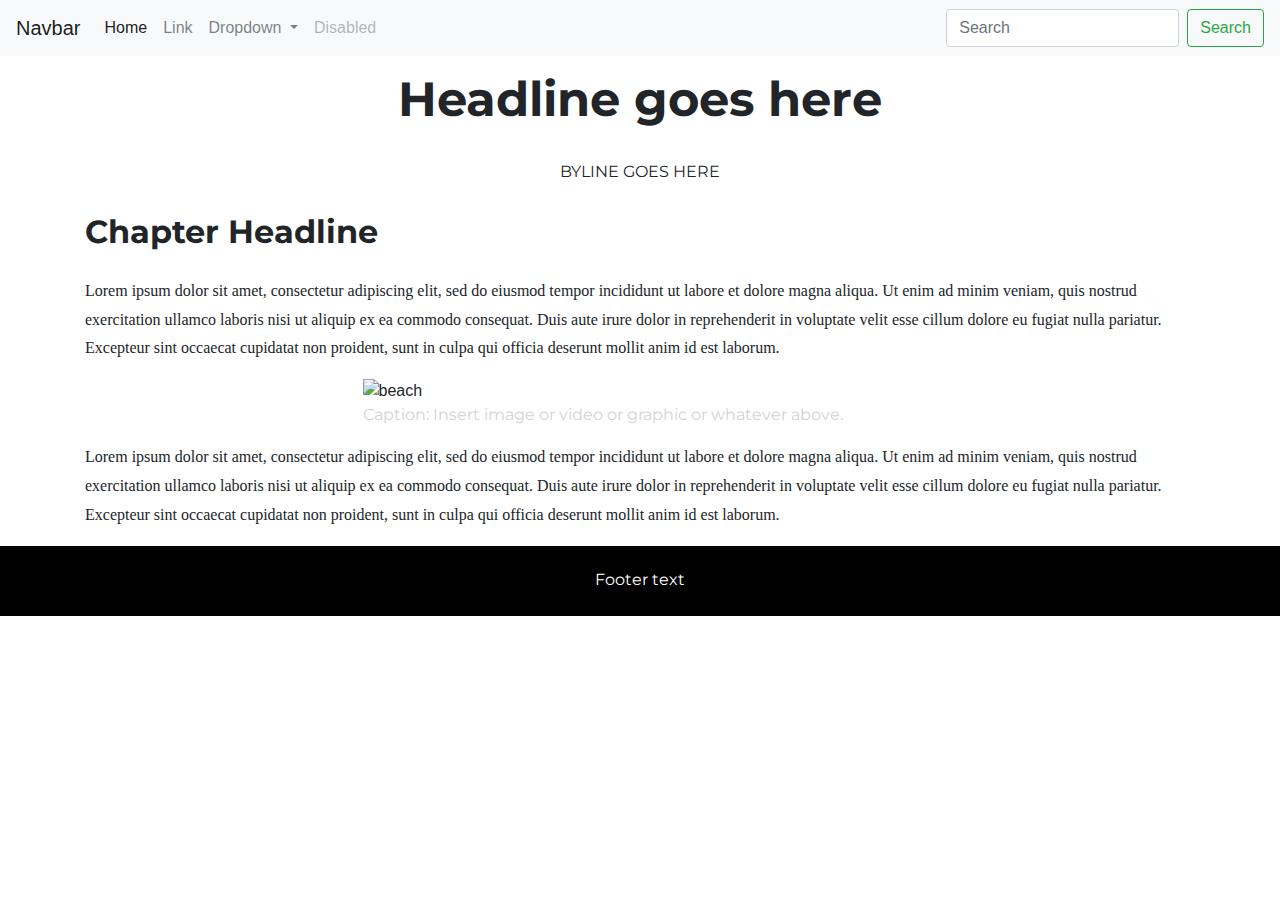
==== final-project/index.html @ 975aa7af "final project" ====
<!doctype html>

<html lang="en">
<head>
  <meta charset="utf-8">
  <meta name="viewport" content="width=device-width, initial-scale=1, shrink-to-fit=no">

  <title>HTML Frame</title>
  <meta name="description" content="Merrill College of Journalism, UMD">
  <meta name="author" content="Adam Marton">

  <!-- Bootstrap CSS -->
  <link rel="stylesheet" href="https://stackpath.bootstrapcdn.com/bootstrap/4.4.1/css/bootstrap.min.css" integrity="sha384-Vkoo8x4CGsO3+Hhxv8T/Q5PaXtkKtu6ug5TOeNV6gBiFeWPGFN9MuhOf23Q9Ifjh" crossorigin="anonymous">

  <!--my stylesheet-->
  <link rel="stylesheet" type="text/css" href="style.css">

  <!--google fonts-->
  <link href="https://fonts.googleapis.com/css2?family=Montserrat:wght@400;700&display=swap" rel="stylesheet">

</head>
<body>

  <!-- NavBar -->
  <nav class="navbar navbar-expand-lg navbar-light bg-light">
    <a class="navbar-brand" href="#">Navbar</a>
    <button class="navbar-toggler" type="button" data-toggle="collapse" data-target="#navbarSupportedContent" aria-controls="navbarSupportedContent" aria-expanded="false" aria-label="Toggle navigation">
      <span class="navbar-toggler-icon"></span>
    </button>

    <div class="collapse navbar-collapse" id="navbarSupportedContent">
      <ul class="navbar-nav mr-auto">
        <li class="nav-item active">
          <a class="nav-link" href="#">Home <span class="sr-only">(current)</span></a>
        </li>
        <li class="nav-item">
          <a class="nav-link" href="#">Link</a>
        </li>
        <li class="nav-item dropdown">
          <a class="nav-link dropdown-toggle" href="#" id="navbarDropdown" role="button" data-toggle="dropdown" aria-haspopup="true" aria-expanded="false">
            Dropdown
          </a>
          <div class="dropdown-menu" aria-labelledby="navbarDropdown">
            <a class="dropdown-item" href="#">Action</a>
            <a class="dropdown-item" href="#">Another action</a>
            <div class="dropdown-divider"></div>
            <a class="dropdown-item" href="#">Something else here</a>
          </div>
        </li>
        <li class="nav-item">
          <a class="nav-link disabled" href="#" tabindex="-1" aria-disabled="true">Disabled</a>
        </li>
      </ul>
      <form class="form-inline my-2 my-lg-0">
        <input class="form-control mr-sm-2" type="search" placeholder="Search" aria-label="Search">
        <button class="btn btn-outline-success my-2 my-sm-0" type="submit">Search</button>
      </form>
    </div>
  </nav>
  <!-- End NavBar -->


<div class="container">

  <p class="headline">Headline goes here</p>

  <p class="byline">Byline goes here</p>

  <p class="chapter">Chapter Headline</p>

  <p>Lorem ipsum dolor sit amet, consectetur adipiscing elit, sed do eiusmod tempor incididunt ut labore et dolore magna aliqua. Ut enim ad minim veniam, quis nostrud exercitation ullamco laboris nisi ut aliquip ex ea commodo consequat. Duis aute irure dolor in reprehenderit in voluptate velit esse cillum dolore eu fugiat nulla pariatur. Excepteur sint occaecat cupidatat non proident, sunt in culpa qui officia deserunt mollit anim id est laborum.</p>


  <figure>

    <img src="beach.jpg" alt="beach" class="image">

    <figcaption>Caption: Insert image or video or graphic or whatever above.</figcaption>

  </figure>


  <p>Lorem ipsum dolor sit amet, consectetur adipiscing elit, sed do eiusmod tempor incididunt ut labore et dolore magna aliqua. Ut enim ad minim veniam, quis nostrud exercitation ullamco laboris nisi ut aliquip ex ea commodo consequat. Duis aute irure dolor in reprehenderit in voluptate velit esse cillum dolore eu fugiat nulla pariatur. Excepteur sint occaecat cupidatat non proident, sunt in culpa qui officia deserunt mollit anim id est laborum.</p>


</div>

  <div id="footer">
  <footer>
    <p class="footer">Footer text</p>
  </footer>
  </div>

  <!-- jQuery first, then Popper.js, then Bootstrap JS -->
  <script src="https://code.jquery.com/jquery-3.4.1.slim.min.js" integrity="sha384-J6qa4849blE2+poT4WnyKhv5vZF5SrPo0iEjwBvKU7imGFAV0wwj1yYfoRSJoZ+n" crossorigin="anonymous"></script>
  <script src="https://cdn.jsdelivr.net/npm/popper.js@1.16.0/dist/umd/popper.min.js" integrity="sha384-Q6E9RHvbIyZFJoft+2mJbHaEWldlvI9IOYy5n3zV9zzTtmI3UksdQRVvoxMfooAo" crossorigin="anonymous"></script>
  <script src="https://stackpath.bootstrapcdn.com/bootstrap/4.4.1/js/bootstrap.min.js" integrity="sha384-wfSDF2E50Y2D1uUdj0O3uMBJnjuUD4Ih7YwaYd1iqfktj0Uod8GCExl3Og8ifwB6" crossorigin="anonymous"></script>

</body>
</html>
---- final-project/style.css ----
.headline {
  font-size:3em;
  font-weight:700;
  text-align:center;
  font-family:'Montserrat', sans-serif;
}

.byline {
  font-size:1em;
  text-transform:uppercase;
  font-family:'Montserrat', sans-serif;
  text-align:center;
}

.chapter {
  font-size:2em;
  font-weight:700;
  text-align:left;
  font-family:'Montserrat', sans-serif;
}

p {
  font-family:Georgia, serif;
  line-height:180%;
}

.image {
  display: block;
  margin-left: auto;
  margin-right: auto;
  width: 50%;
}

figcaption {
  color: #d3d3d3;
  font-family:'Montserrat', sans-serif;
  display: block;
  margin-left: auto;
  margin-right: auto;
  width: 50%;

}

#footer{
  background-color:black;
  height:70px;
  padding:20px;
}

.footer {
  color:#FFF;
  font-family:'Montserrat', sans-serif;
  text-align:center;
}
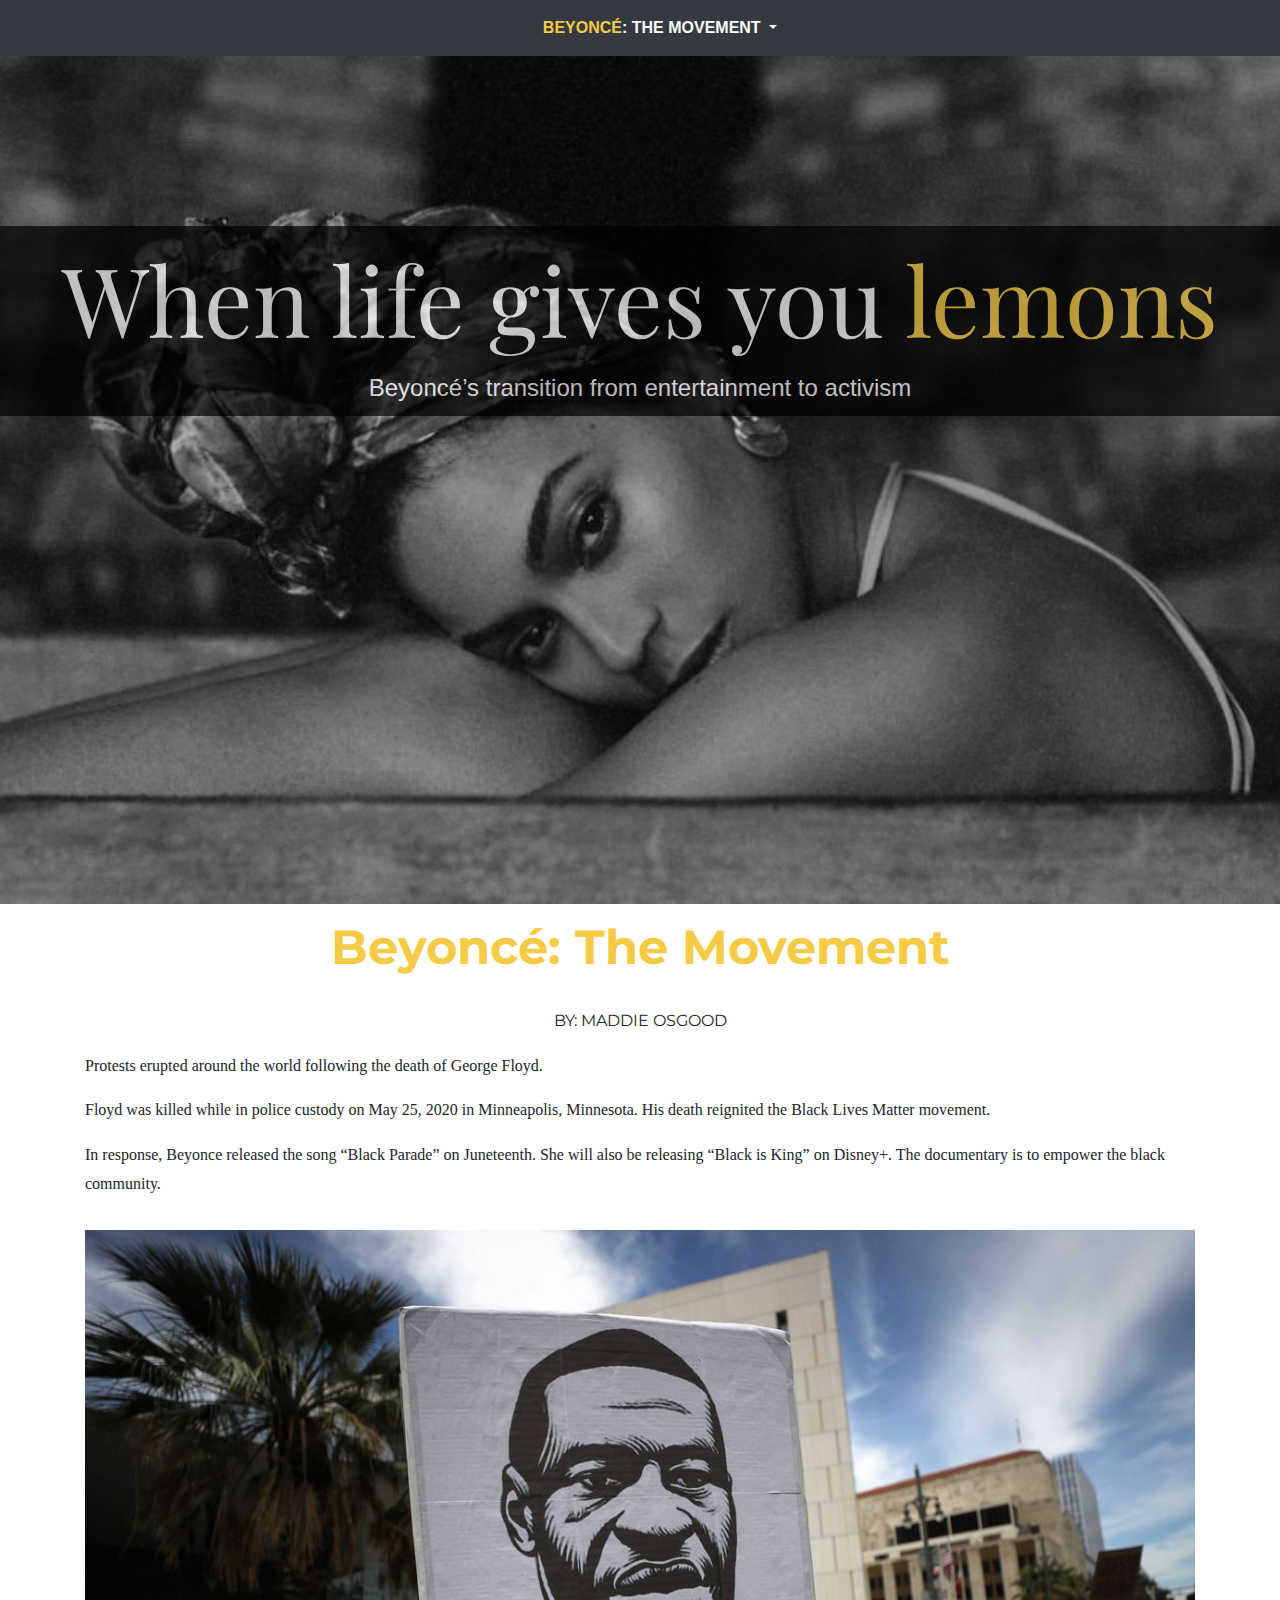
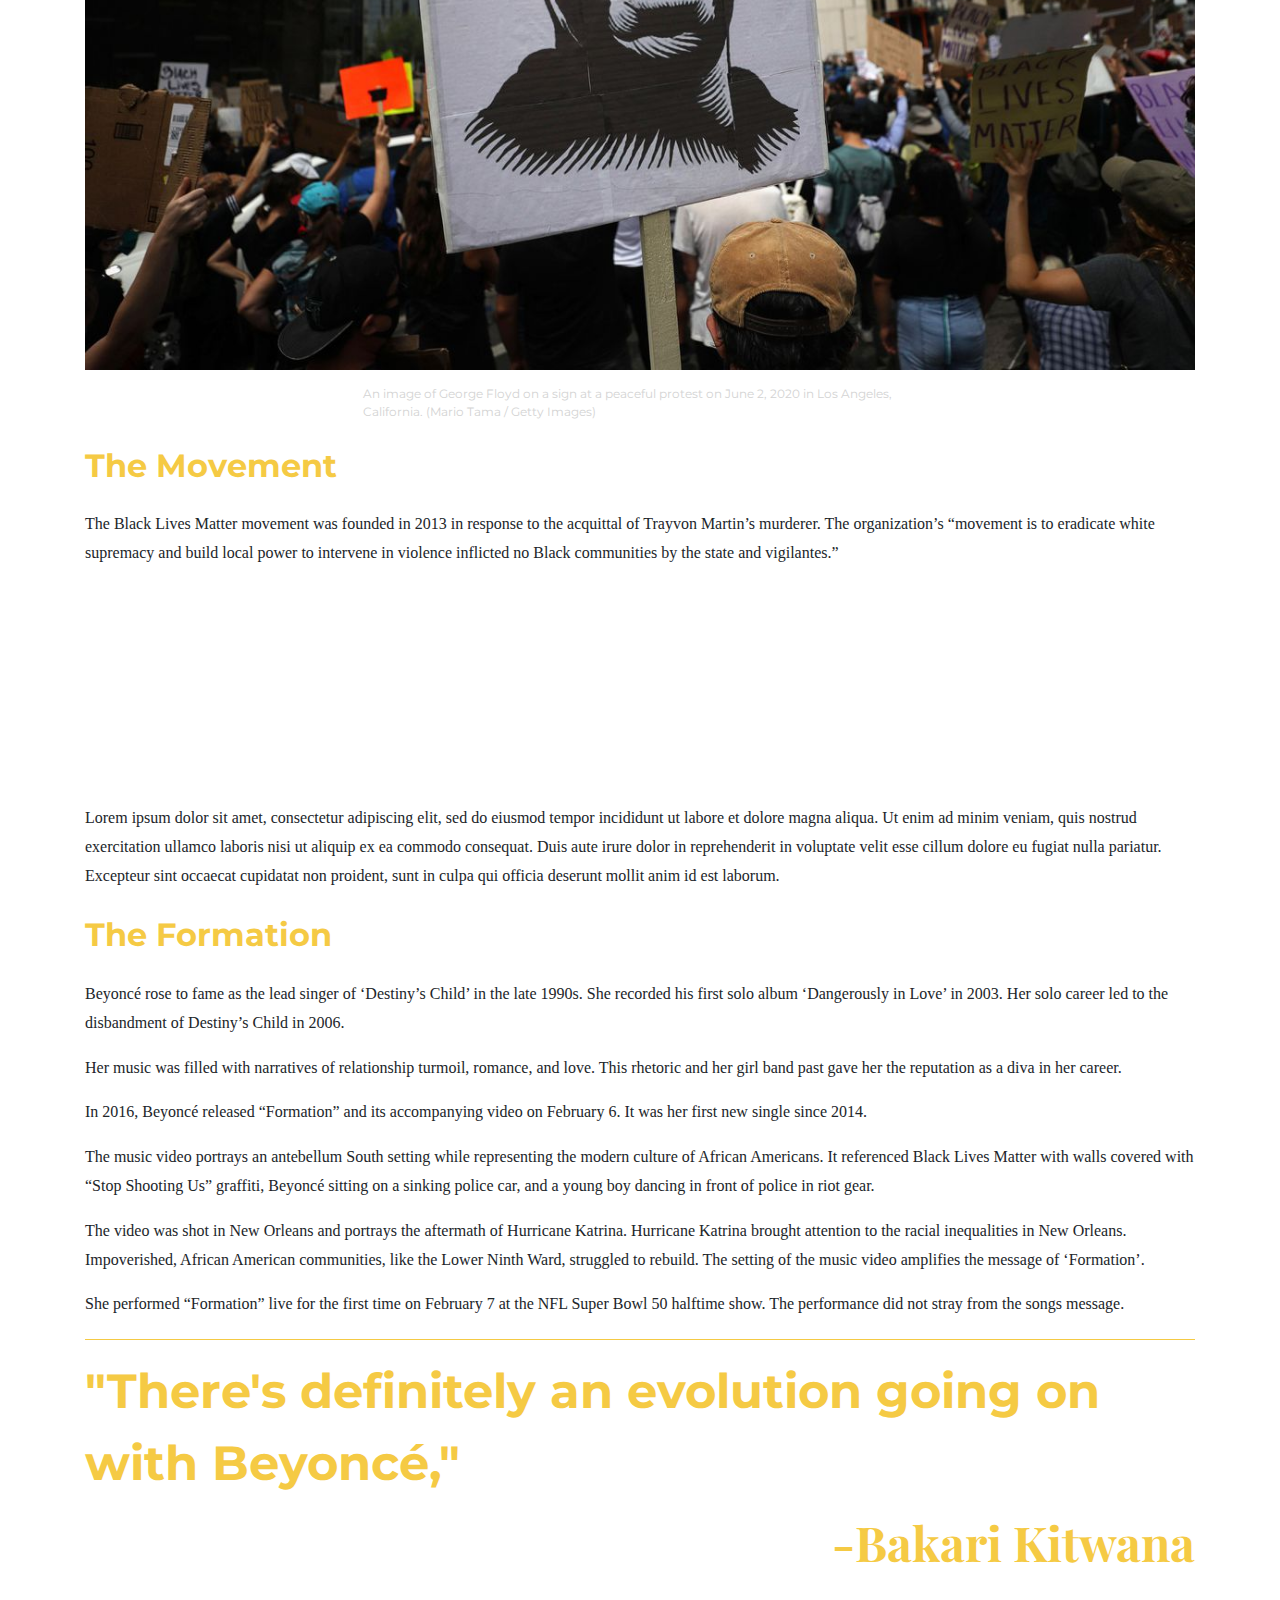
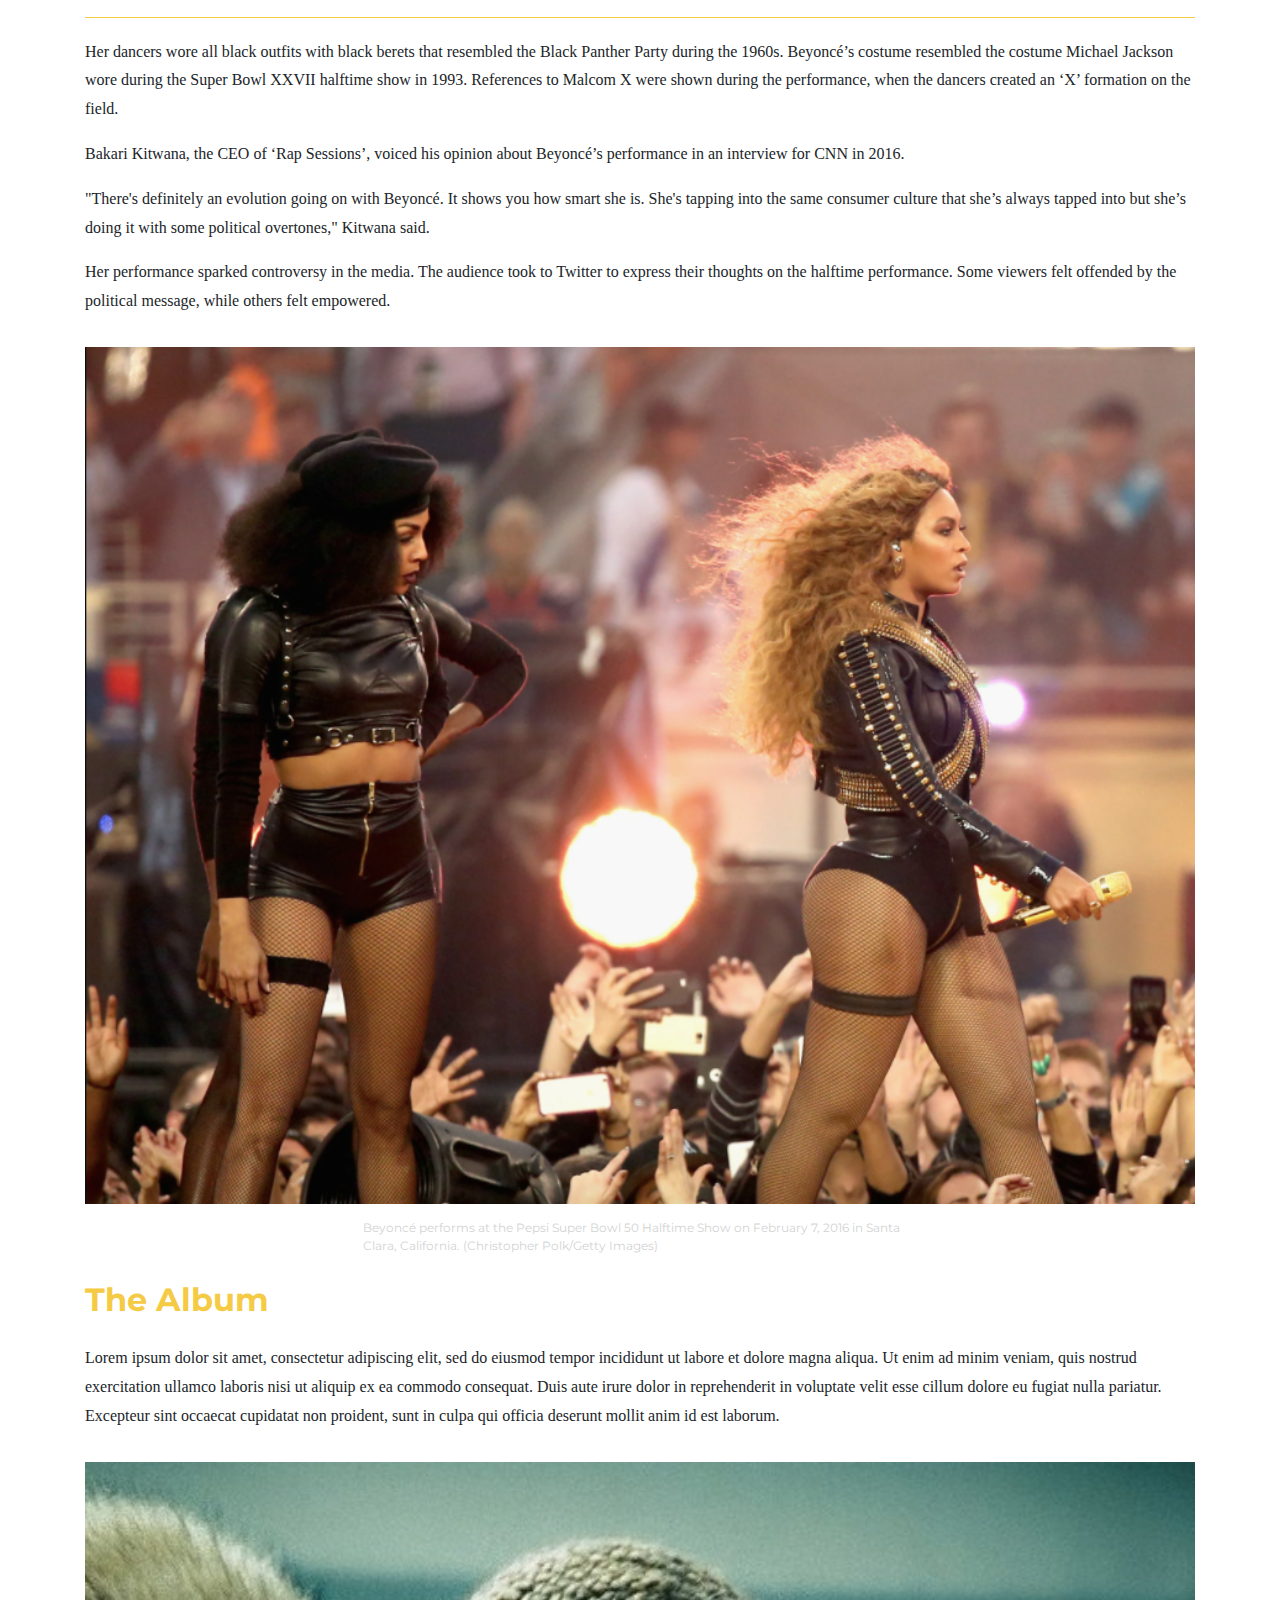
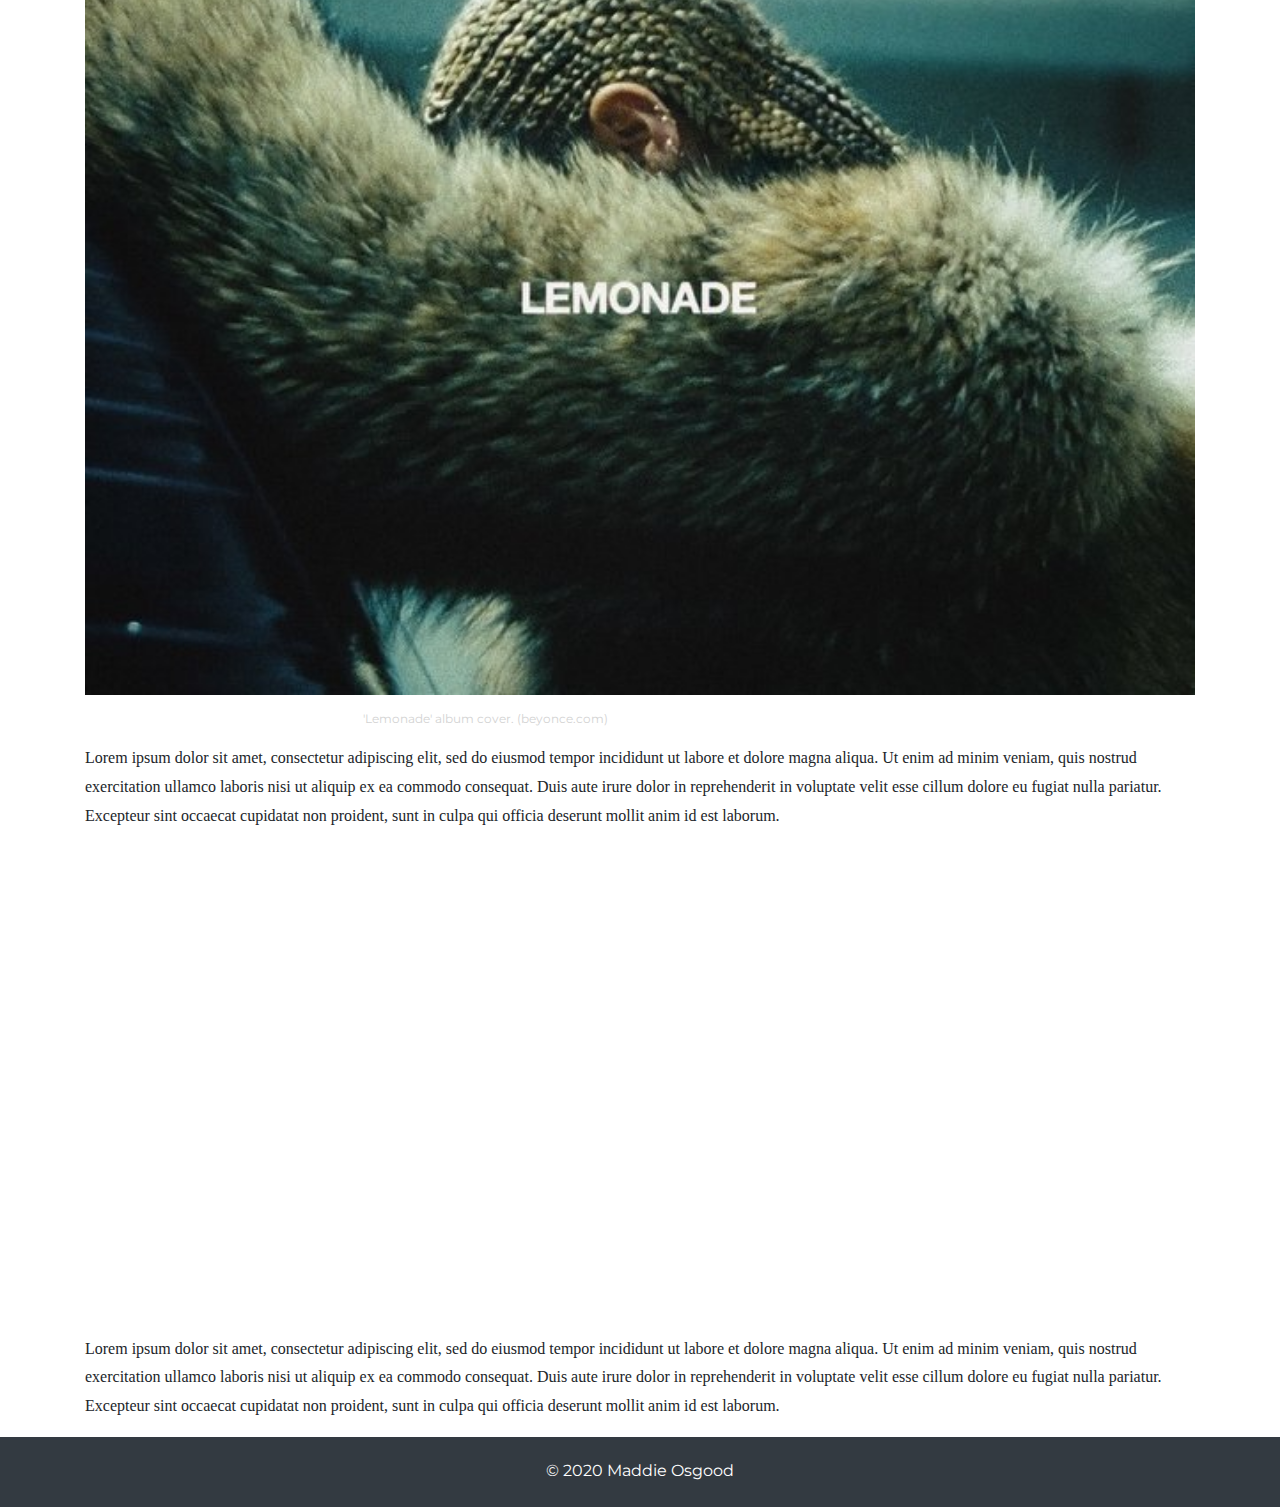
==== commit d04039d7: "final project" ====
--- a/final-project/index.html
+++ b/final-project/index.html
@@ -7,7 +7,7 @@
 
   <title>HTML Frame</title>
   <meta name="description" content="Merrill College of Journalism, UMD">
-  <meta name="author" content="Adam Marton">
+  <meta name="author" content="Maddie Osgood">
 
   <!-- Bootstrap CSS -->
   <link rel="stylesheet" href="https://stackpath.bootstrapcdn.com/bootstrap/4.4.1/css/bootstrap.min.css" integrity="sha384-Vkoo8x4CGsO3+Hhxv8T/Q5PaXtkKtu6ug5TOeNV6gBiFeWPGFN9MuhOf23Q9Ifjh" crossorigin="anonymous">
@@ -17,77 +17,186 @@
 
   <!--google fonts-->
   <link href="https://fonts.googleapis.com/css2?family=Montserrat:wght@400;700&display=swap" rel="stylesheet">
+  <link href="https://fonts.googleapis.com/css2?family=Playfair+Display:wght@400;700&display=swap" rel="stylesheet">
 
 </head>
 <body>
 
   <!-- NavBar -->
-  <nav class="navbar navbar-expand-lg navbar-light bg-light">
-    <a class="navbar-brand" href="#">Navbar</a>
-    <button class="navbar-toggler" type="button" data-toggle="collapse" data-target="#navbarSupportedContent" aria-controls="navbarSupportedContent" aria-expanded="false" aria-label="Toggle navigation">
-      <span class="navbar-toggler-icon"></span>
-    </button>
-
-    <div class="collapse navbar-collapse" id="navbarSupportedContent">
-      <ul class="navbar-nav mr-auto">
-        <li class="nav-item active">
-          <a class="nav-link" href="#">Home <span class="sr-only">(current)</span></a>
-        </li>
-        <li class="nav-item">
-          <a class="nav-link" href="#">Link</a>
-        </li>
-        <li class="nav-item dropdown">
-          <a class="nav-link dropdown-toggle" href="#" id="navbarDropdown" role="button" data-toggle="dropdown" aria-haspopup="true" aria-expanded="false">
-            Dropdown
-          </a>
-          <div class="dropdown-menu" aria-labelledby="navbarDropdown">
-            <a class="dropdown-item" href="#">Action</a>
-            <a class="dropdown-item" href="#">Another action</a>
-            <div class="dropdown-divider"></div>
-            <a class="dropdown-item" href="#">Something else here</a>
-          </div>
-        </li>
-        <li class="nav-item">
-          <a class="nav-link disabled" href="#" tabindex="-1" aria-disabled="true">Disabled</a>
-        </li>
-      </ul>
-      <form class="form-inline my-2 my-lg-0">
-        <input class="form-control mr-sm-2" type="search" placeholder="Search" aria-label="Search">
-        <button class="btn btn-outline-success my-2 my-sm-0" type="submit">Search</button>
-      </form>
-    </div>
-  </nav>
+  <nav class="navbar navbar-expand-lg navbar-dark bg-dark">
+  <ul class="nav-item-dropdown">
+    <a class="nav-link dropdown-toggle" id="navbarDropdown" role="button" data-toggle="dropdown" aria-haspopup="true" aria-expanded="false">
+    <span class="logo-title">BEYONCÉ</span>: THE MOVEMENT</span>
+    </a>
+    <div class="dropdown-menu" aria-labelledby="navbarDropdown">
+      <a class="dropdown-item" href="#move">The Movement</a>
+      <a class="dropdown-item" href="#perform">The Formation</a>
+      <a class="dropdown-item" href="#lemonade">The Album</a>
+    </div>
+  </ul>
+</nav>
   <!-- End NavBar -->
 
 
+<!--Main Header/Title-->
+  <div class="hero-container">
+    <img src="pray-you-catch-me.jpg" class="hero-image">
+      <div class="overlay">
+        <div class="hero-head">When life gives you <span class="logo-title"> lemons </span>
+          <div class="hero-sub">Beyoncé’s transition from entertainment to activism</div>
+        </div>
+      </div>
+  </div>
+<!--END Main Header/Title-->
+
 <div class="container">
 
-  <p class="headline">Headline goes here</p>
-
-  <p class="byline">Byline goes here</p>
-
-  <p class="chapter">Chapter Headline</p>
-
-  <p>Lorem ipsum dolor sit amet, consectetur adipiscing elit, sed do eiusmod tempor incididunt ut labore et dolore magna aliqua. Ut enim ad minim veniam, quis nostrud exercitation ullamco laboris nisi ut aliquip ex ea commodo consequat. Duis aute irure dolor in reprehenderit in voluptate velit esse cillum dolore eu fugiat nulla pariatur. Excepteur sint occaecat cupidatat non proident, sunt in culpa qui officia deserunt mollit anim id est laborum.</p>
-
+  <p class="headline">Beyoncé: The Movement</p>
+
+  <p class="byline">By: Maddie Osgood</p>
+
+<!--INTRO-->
+  <p>Protests erupted around the world following the death of George Floyd.</p>
+
+  <p>Floyd was killed while in police custody on May 25, 2020 in Minneapolis, Minnesota. His death reignited the Black Lives Matter movement.</p>
+
+  <p>In response, Beyonce released the song “Black Parade” on Juneteenth. She will also be releasing “Black is King” on Disney+. The documentary is to empower the black community.</p>
+
+
+<!--PICTURE 1-->
+    <figure>
+        <img class="pic" src="georgefloyd.jpg">
+          <figcaption>An image of George Floyd on a sign at a peaceful protest on June 2, 2020 in Los Angeles, California. (Mario Tama / Getty Images)</figcaption>
+    </figure>
+
+<!--END picture 1-->
+
+
+<!--END intro-->
+
+
+<!--BLM Movement-->
+  <p class="chapter" id="move">The Movement</p>
+
+  <p>The Black Lives Matter movement was founded in 2013 in response to the acquittal of Trayvon Martin’s murderer. The organization’s “movement is to eradicate white supremacy and build local power to intervene in violence inflicted no Black communities by the state and vigilantes.”</p>
+
+<!--GRAPH-->
+    <div class="row">
+      <div class="col-6">
+
+        <iframe title="Police Homicide Rate" aria-label="Bar Chart" id="datawrapper-chart-uWyH9" src="https://datawrapper.dwcdn.net/uWyH9/3/" scrolling="no" frameborder="0" style="width: 0; min-width: 100% !important; border: none;" height="213"></iframe><script type="text/javascript">!function(){"use strict";window.addEventListener("message",(function(a){if(void 0!==a.data["datawrapper-height"])for(var e in a.data["datawrapper-height"]){var t=document.getElementById("datawrapper-chart-"+e)||document.querySelector("iframe[src*='"+e+"']");t&&(t.style.height=a.data["datawrapper-height"][e]+"px")}}))}();
+        </script>
+      </div>
+        <div class="col-6">
+          <iframe title="Unarmed People Killed by Police" aria-label="Bar Chart" id="datawrapper-chart-cMyze" src="https://datawrapper.dwcdn.net/cMyze/2/" scrolling="no" frameborder="0" style="width: 0; min-width: 100% !important; border: none;" height="213"></iframe><script type="text/javascript">!function(){"use strict";window.addEventListener("message",(function(a){if(void 0!==a.data["datawrapper-height"])for(var e in a.data["datawrapper-height"]){var t=document.getElementById("datawrapper-chart-"+e)||document.querySelector("iframe[src*='"+e+"']");t&&(t.style.height=a.data["datawrapper-height"][e]+"px")}}))}();
+          </script>
+        </div>
+    </div>
+<!--END graph-->
+
+  <p>Lorem ipsum dolor sit amet, consectetur adipiscing elit, sed do eiusmod tempor incididunt ut labore et dolore magna aliqua. Ut enim ad minim veniam, quis nostrud exercitation ullamco laboris nisi ut aliquip ex ea commodo consequat. Duis aute irure dolor in reprehenderit in voluptate velit esse cillum dolore eu fugiat nulla pariatur. Excepteur sint occaecat cupidatat non proident, sunt in culpa qui officia deserunt mollit anim id est laborum.</p>
+
+<!--END BLM Movement-->
+
+<!--Large protest photo divider-->
+
+
+
+<!--<div class="quote">
+  "There's definitely an evolution going on with Beyoncé,"
+  <p class="quote-attribution"> -Bakari Kitwana</p>
+</div>-->
+
+
+
+<!--Performance-->
+  <p class="chapter" id="perform">The Formation</p>
+  <p>Beyoncé rose to fame as the lead singer of ‘Destiny’s Child’ in the late 1990s. She recorded his first solo album ‘Dangerously in Love’ in 2003. Her solo career led to the disbandment of Destiny’s Child in 2006.</p>
+
+  <p>Her music was filled with narratives of relationship turmoil, romance, and love. This rhetoric and her girl band past gave her the reputation as a diva in her career.</p>
+
+  <p>In 2016, Beyoncé released “Formation” and its accompanying video on February 6. It was her first new single since 2014.</p>
+
+  <p> The music video portrays an antebellum South setting while representing the modern culture of African Americans. It referenced Black Lives Matter with walls covered with “Stop Shooting Us” graffiti, Beyoncé sitting on a sinking police car, and a young boy dancing in front of police in riot gear.</p>
+
+  <p>The video was shot in New Orleans and portrays the aftermath of Hurricane Katrina. Hurricane Katrina brought attention to the racial inequalities in New Orleans. Impoverished, African American communities, like the Lower Ninth Ward, struggled to rebuild. The setting of the music video amplifies the message of ‘Formation’.</p>
+
+  <p>She performed “Formation” live for the first time on February 7 at the NFL Super Bowl 50 halftime show. The performance did not stray from the songs message.</p>
+
+<!--PICTURE-->
+<div class="quote">
+  "There's definitely an evolution going on with Beyoncé,"
+  <p class="quote-attribution"> -Bakari Kitwana</p>
+</div>
+
+<!--END picture-->
+
+  <p>Her dancers wore all black outfits with black berets that resembled the Black Panther Party during the 1960s. Beyoncé’s costume resembled the costume Michael Jackson wore during the Super Bowl XXVII halftime show in 1993. References to Malcom X were shown during the performance, when the dancers created an ‘X’ formation on the field.</p>
+
+  <p>Bakari Kitwana, the CEO of ‘Rap Sessions’, voiced his opinion about Beyoncé’s performance in an interview for CNN in 2016.</p>
+
+  <p>"There's definitely an evolution going on with Beyoncé. It shows you how smart she is. She's tapping into the same consumer culture that she’s always tapped into but she’s doing it with some political overtones," Kitwana said.</p>
+
+  <p>Her performance sparked controversy in the media. The audience took to Twitter to express their thoughts on the halftime performance. Some viewers felt offended by the political message, while others felt empowered. </p>
+
+  <!--PICTURE-->
+    <figure>
+      <img class="pic" src="superbowl.jpg">
+      <figcaption>Beyoncé performs at the Pepsi Super Bowl 50 Halftime Show on February 7, 2016 in Santa Clara, California. (Christopher Polk/Getty Images)</figcaption>
+    </figure>
+  <!--END picture-->
+<!--
+<div class="row">
+    <div class="col-6">
+      <iframe width="560" height="315" src="https://www.youtube.com/embed/SDPITj1wlkg" frameborder="0" allow="accelerometer; autoplay; encrypted-media; gyroscope; picture-in-picture" allowfullscreen></iframe>
+    </div>
+    <div class="col-6">
+      <iframe width="560" height="315" src="https://www.youtube.com/embed/WDZJPJV__bQ" frameborder="0" allow="accelerometer; autoplay; encrypted-media; gyroscope; picture-in-picture" allowfullscreen></iframe>
+    </div>
+  </div>
+
+<!--END Performance-->
+
+<!--Lemonade-->
+
+  <p class="chapter" id="lemonade">The Album</p>
+
+  <p>Lorem ipsum dolor sit amet, consectetur adipiscing elit, sed do eiusmod tempor incididunt ut labore et dolore magna aliqua. Ut enim ad minim veniam, quis nostrud exercitation ullamco laboris nisi ut aliquip ex ea commodo consequat. Duis aute irure dolor in reprehenderit in voluptate velit esse cillum dolore eu fugiat nulla pariatur. Excepteur sint occaecat cupidatat non proident, sunt in culpa qui officia deserunt mollit anim id est laborum.</p>
 
   <figure>
-
-    <img src="beach.jpg" alt="beach" class="image">
-
-    <figcaption>Caption: Insert image or video or graphic or whatever above.</figcaption>
-
+  <img class="pic" src="lemonadealbum.jpg">
+  <figcaption>'Lemonade' album cover. (beyonce.com)</figcaption>
   </figure>
 
-
-  <p>Lorem ipsum dolor sit amet, consectetur adipiscing elit, sed do eiusmod tempor incididunt ut labore et dolore magna aliqua. Ut enim ad minim veniam, quis nostrud exercitation ullamco laboris nisi ut aliquip ex ea commodo consequat. Duis aute irure dolor in reprehenderit in voluptate velit esse cillum dolore eu fugiat nulla pariatur. Excepteur sint occaecat cupidatat non proident, sunt in culpa qui officia deserunt mollit anim id est laborum.</p>
+  <p>Lorem ipsum dolor sit amet, consectetur adipiscing elit, sed do eiusmod tempor incididunt ut labore et dolore magna aliqua. Ut enim ad minim veniam, quis nostrud exercitation ullamco laboris nisi ut aliquip ex ea commodo consequat. Duis aute irure dolor in reprehenderit in voluptate velit esse cillum dolore eu fugiat nulla pariatur. Excepteur sint occaecat cupidatat non proident, sunt in culpa qui officia deserunt mollit anim id est laborum.</p>
+
+  <!--maps-->
+  <div class="row">
+    <div class="col-6">
+      <iframe title="The Formation World Tour: North America" aria-label="chart" id="datawrapper-chart-ud9Gu" src="https://datawrapper.dwcdn.net/ud9Gu/2/" scrolling="no" frameborder="0" style="width: 0; min-width: 100% !important; border: none;" height="481"></iframe><script type="text/javascript">!function(){"use strict";window.addEventListener("message",(function(a){if(void 0!==a.data["datawrapper-height"])for(var e in a.data["datawrapper-height"]){var t=document.getElementById("datawrapper-chart-"+e)||document.querySelector("iframe[src*='"+e+"']");t&&(t.style.height=a.data["datawrapper-height"][e]+"px")}}))}();
+      </script>
+    </div>
+
+    <div class="col-6">
+        <iframe title="The Formation World Tour: Europe" aria-label="chart" id="datawrapper-chart-GJJH9" src="https://datawrapper.dwcdn.net/GJJH9/1/" scrolling="no" frameborder="0" style="width: 0; min-width: 100% !important; border: none;" height="481"></iframe><script type="text/javascript">!function(){"use strict";window.addEventListener("message",(function(a){if(void 0!==a.data["datawrapper-height"])for(var e in a.data["datawrapper-height"]){var t=document.getElementById("datawrapper-chart-"+e)||document.querySelector("iframe[src*='"+e+"']");t&&(t.style.height=a.data["datawrapper-height"][e]+"px")}}))}();
+      </script>
+  </div>
+</div>
+  <!--END maps-->
+
+  <p>Lorem ipsum dolor sit amet, consectetur adipiscing elit, sed do eiusmod tempor incididunt ut labore et dolore magna aliqua. Ut enim ad minim veniam, quis nostrud exercitation ullamco laboris nisi ut aliquip ex ea commodo consequat. Duis aute irure dolor in reprehenderit in voluptate velit esse cillum dolore eu fugiat nulla pariatur. Excepteur sint occaecat cupidatat non proident, sunt in culpa qui officia deserunt mollit anim id est laborum.</p>
+  <!--photo gallery-->
+
+
+<!--END Lemonade-->
+
 
 
 </div>
 
   <div id="footer">
   <footer>
-    <p class="footer">Footer text</p>
+    <p class="footer">&copy 2020 Maddie Osgood</p>
   </footer>
   </div>
 
--- a/final-project/style.css
+++ b/final-project/style.css
@@ -1,8 +1,125 @@
+/*media queries*/
+
+@media(max-width:650px) {
+  .hero-head{
+    font-size:1.5em;
+  }
+}
+
+/*topper*/
+
+.nav-item-dropdown {
+  color:#fff;
+  margin:0 auto;
+  font-weight:700;
+  text-transform:uppercase;
+}
+
+.navbar .dropdown-menu {
+  background-color: transparent !important;
+  text-align:center;
+  margin-left:45%;
+}
+
+.dropdown-item {
+  color:#F5CA44;
+}
+
+.logo-title {
+  color:#F5CA44;
+}
+
+
+/*splash area*/
+
+.hero-container {
+  position:relative;
+  text-align:center;
+  color:#FFF;
+}
+
+.hero-image{
+  width:100%;
+}
+
+.overlay {
+  position:absolute;
+  top:20%;
+  width:100%;
+  background:#000;
+  opacity:.7;
+}
+
+.hero-head {
+  font-family: 'Playfair Display', serif;
+  font-size:6em;
+  color:#FFF;
+  margin:0 auto;
+  padding-bottom:10px;
+}
+
+.hero-sub {
+  font-family:sans-serif;
+  font-size:.25em;
+}
+
+
+/*image caption*/
+figcaption {
+  color: #d3d3d3;
+  font-family:'Montserrat', sans-serif;
+  font-size:.75em;
+  display: block;
+  margin-left: auto;
+  margin-right: auto;
+  width: 50%;
+}
+
+/*pullquote*/
+.quote {
+  font-family:'Montserrat', sans-serif;
+  color:#F5CA44;
+  font-size:3em;
+  font-weight:700;
+  text-align:left;
+  padding: 15px 0 15px 0;
+  border-top: 1px solid #F5CA44;
+  border-bottom: 1px solid #F5CA44;
+  margin-top:20px;
+  margin-bottom:20px;
+
+}
+
+.quote-attribution {
+  font-family:'Playfair Display', serif;
+  font-size: 1em;
+  text-align:right;
+}
+
+/**PICTURE**/
+.image {
+  display: block;
+  margin-left: auto;
+  margin-right: auto;
+  width: 50%;
+}
+
+.pic {
+  display: block;
+   margin-left: auto;
+   margin-right: auto;
+   width: 100%;
+   padding: 15px 0 15px 0;
+}
+
+
+/*OLD CODE...needs to be edited*/
 .headline {
   font-size:3em;
   font-weight:700;
   text-align:center;
   font-family:'Montserrat', sans-serif;
+  color:#F5CA44
 }
 
 .byline {
@@ -13,6 +130,7 @@
 }
 
 .chapter {
+  color:#F5CA44;
   font-size:2em;
   font-weight:700;
   text-align:left;
@@ -20,29 +138,14 @@
 }
 
 p {
-  font-family:Georgia, serif;
+  font-family: 'Georgia', serif;
   line-height:180%;
 }
 
-.image {
-  display: block;
-  margin-left: auto;
-  margin-right: auto;
-  width: 50%;
-}
 
-figcaption {
-  color: #d3d3d3;
-  font-family:'Montserrat', sans-serif;
-  display: block;
-  margin-left: auto;
-  margin-right: auto;
-  width: 50%;
-
-}
 
 #footer{
-  background-color:black;
+  background-color:#333a41;
   height:70px;
   padding:20px;
 }
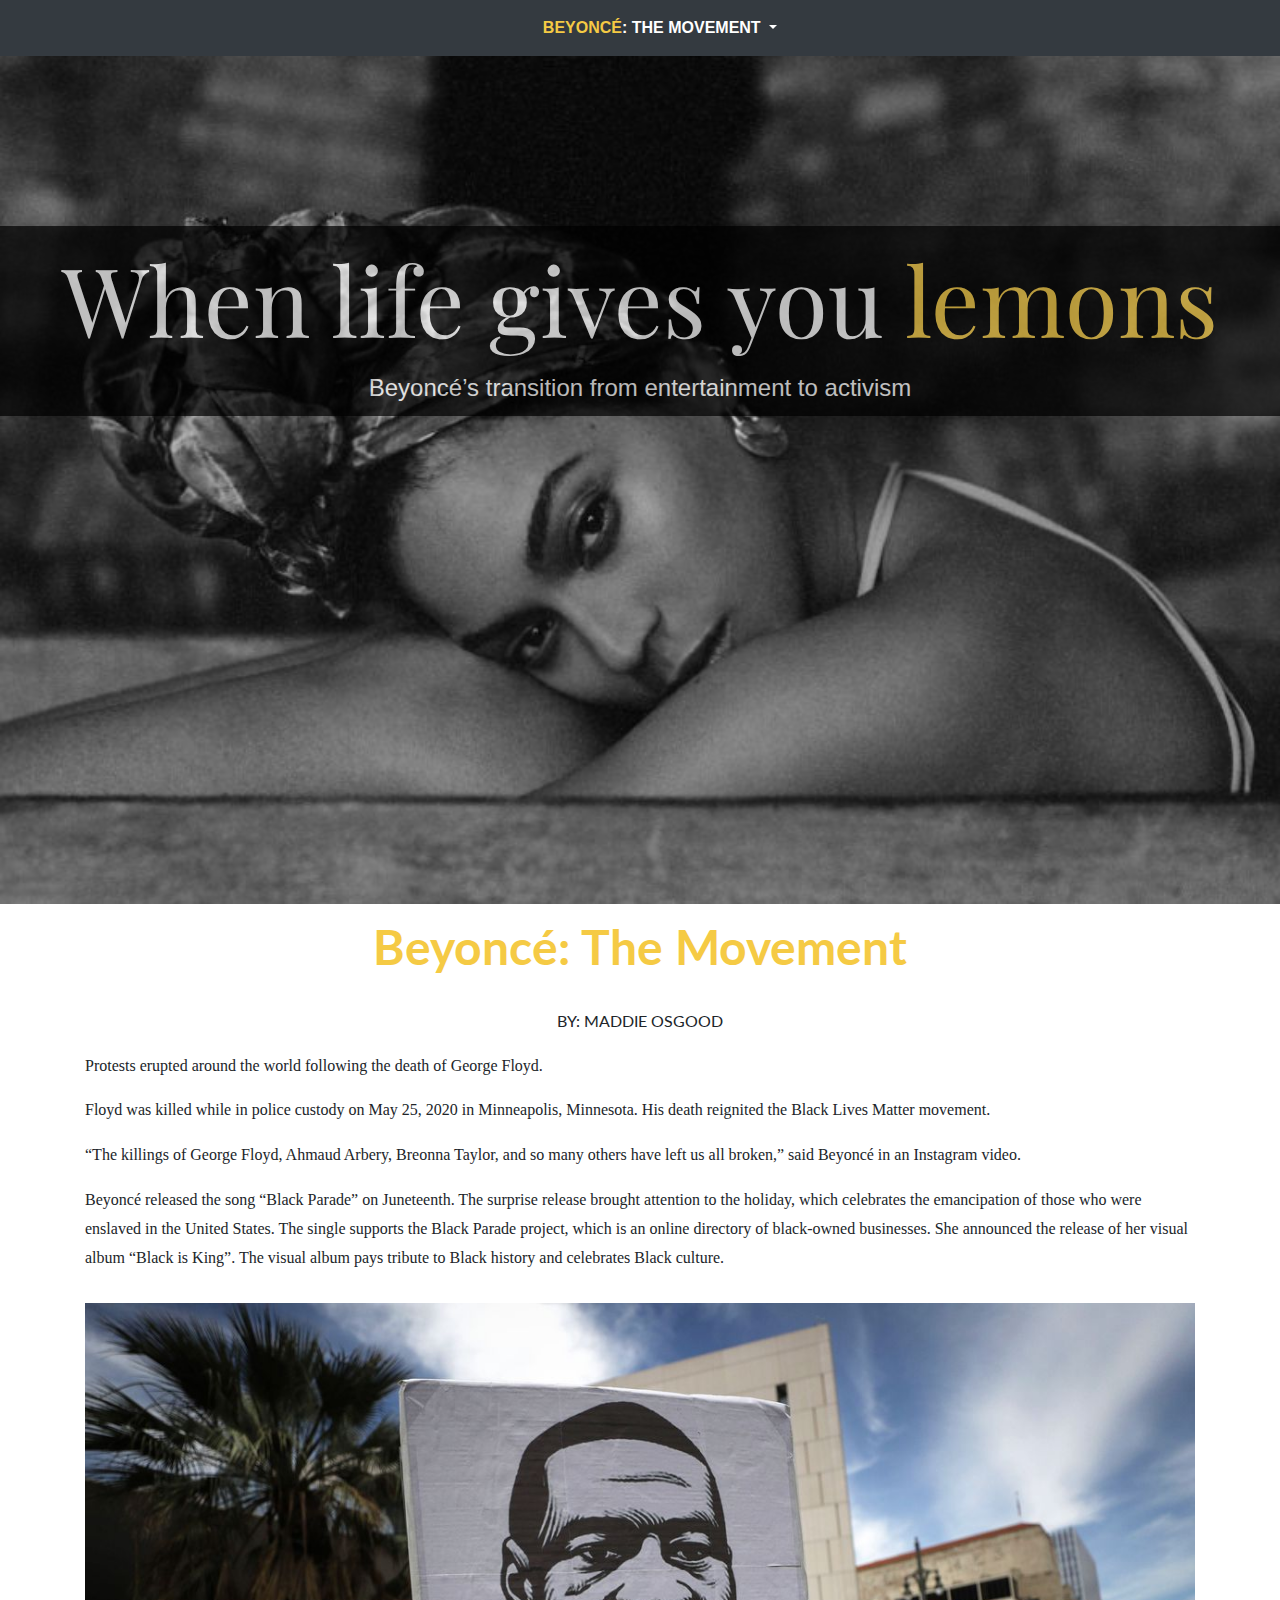
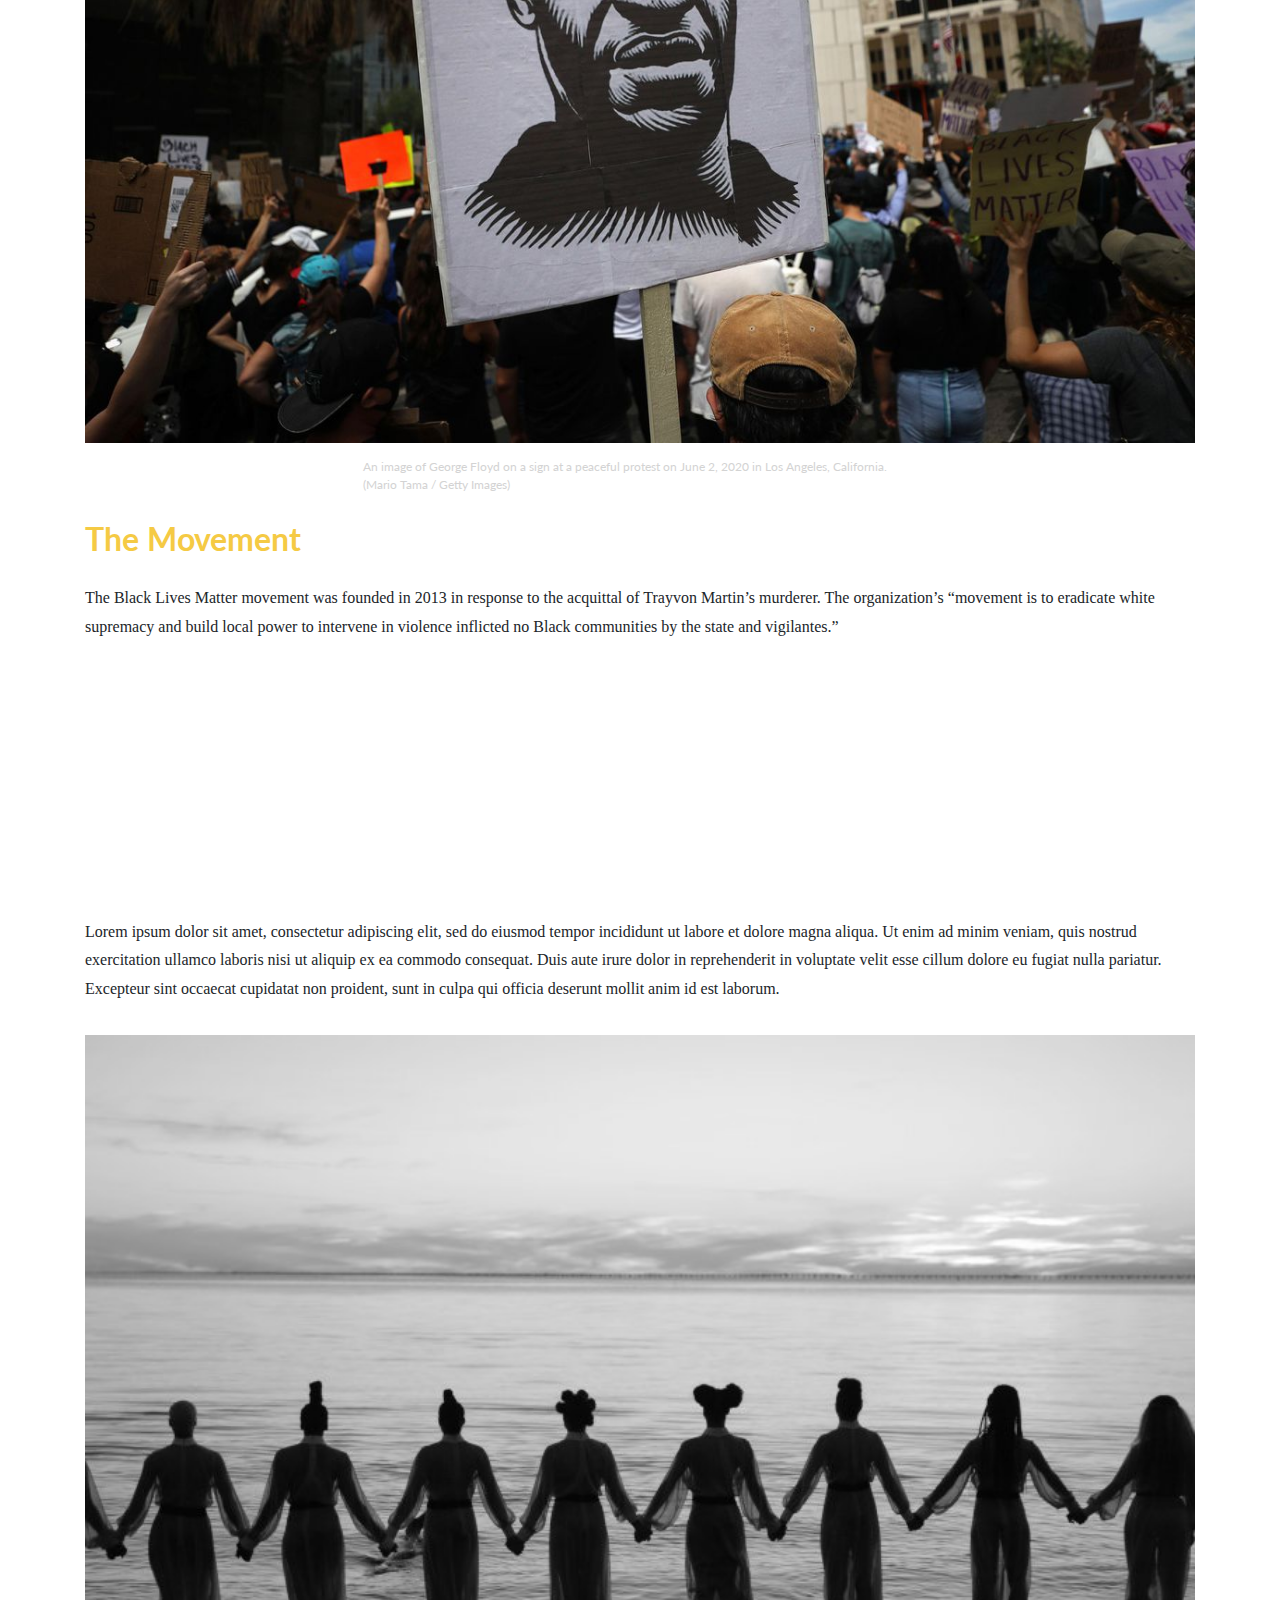
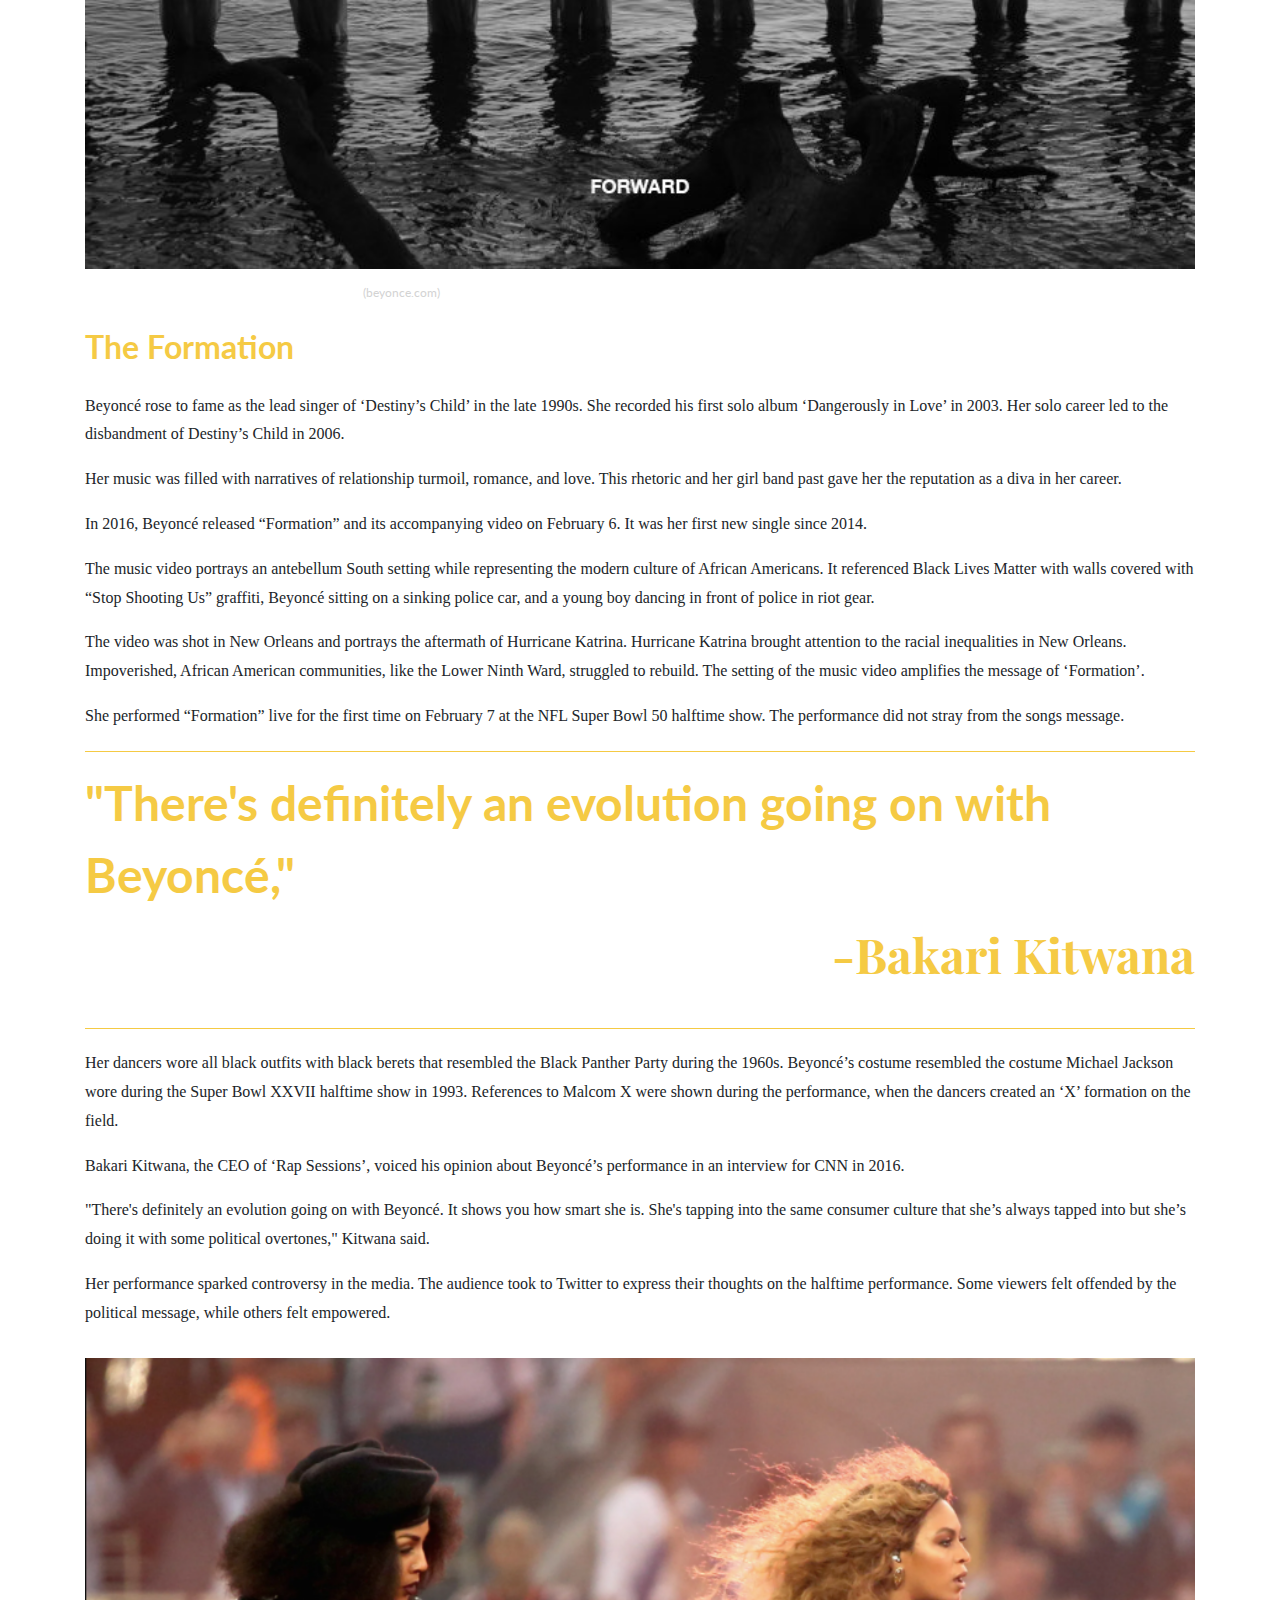
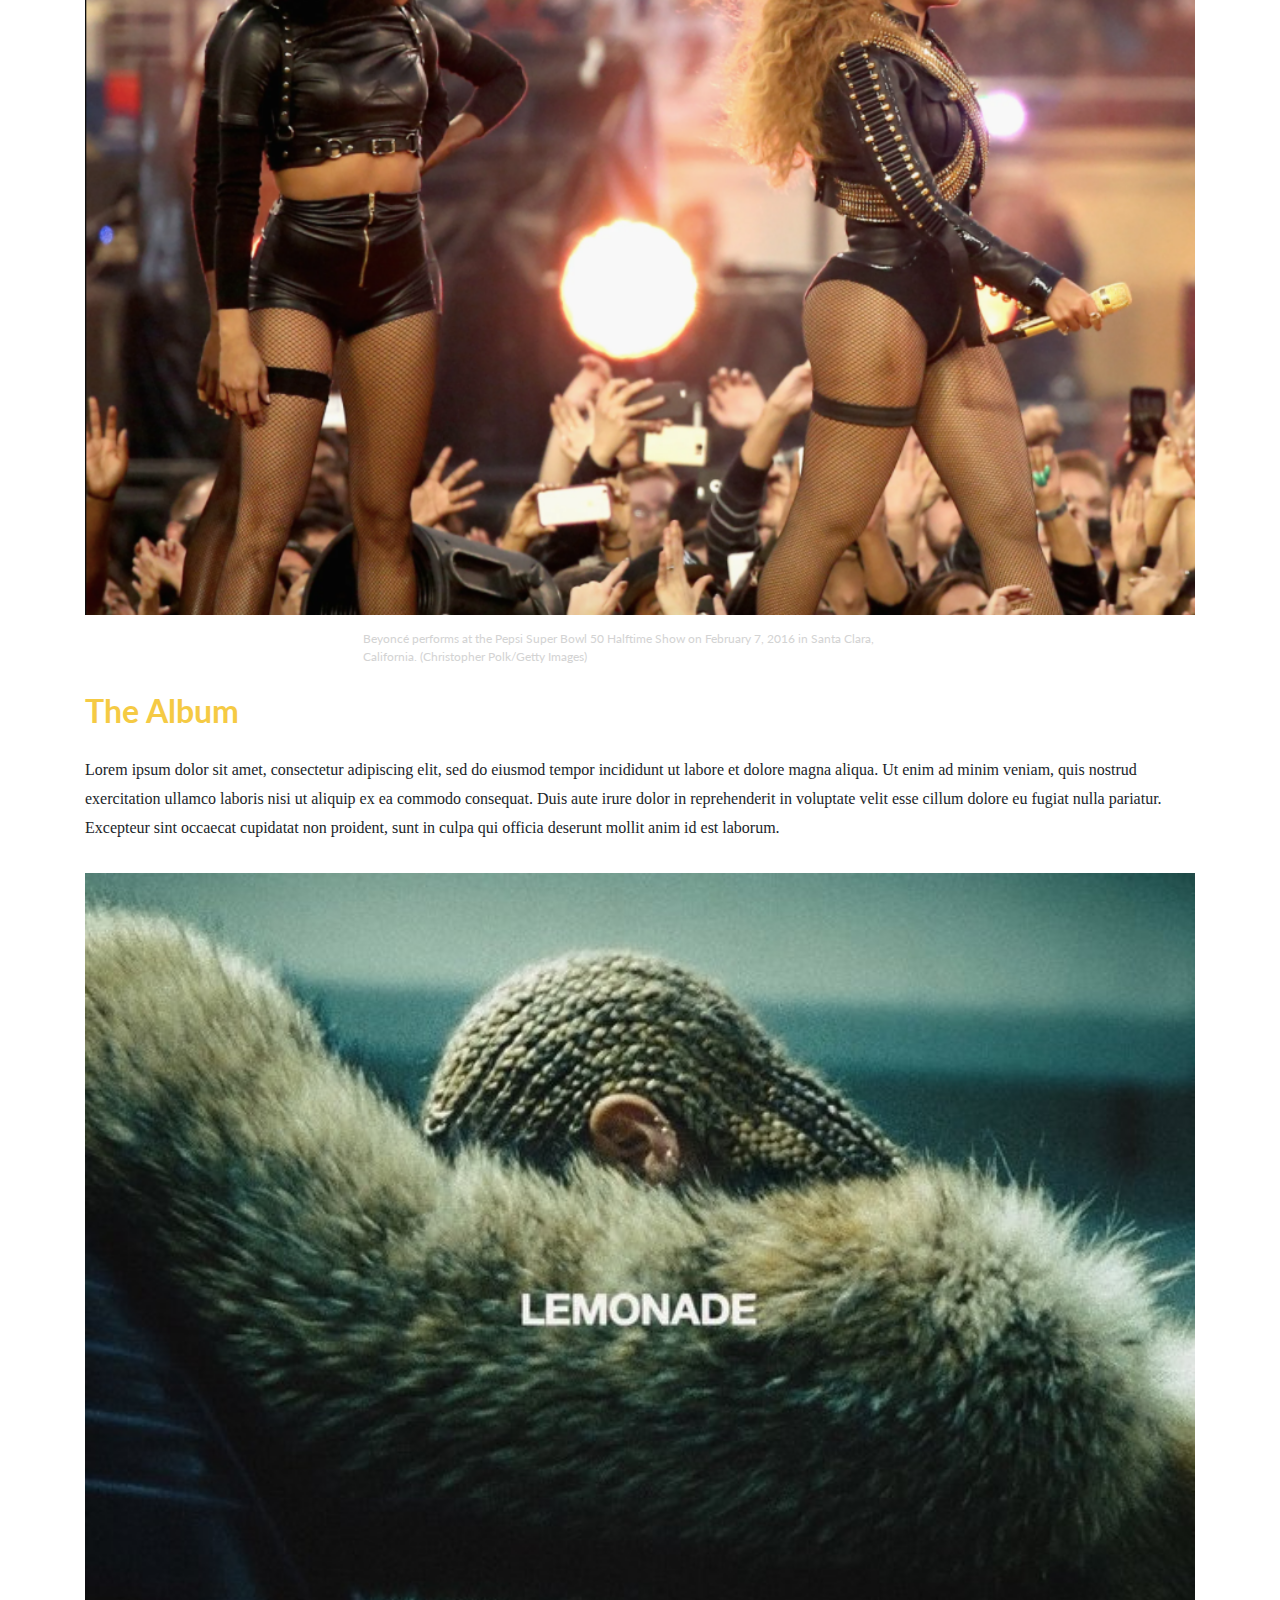
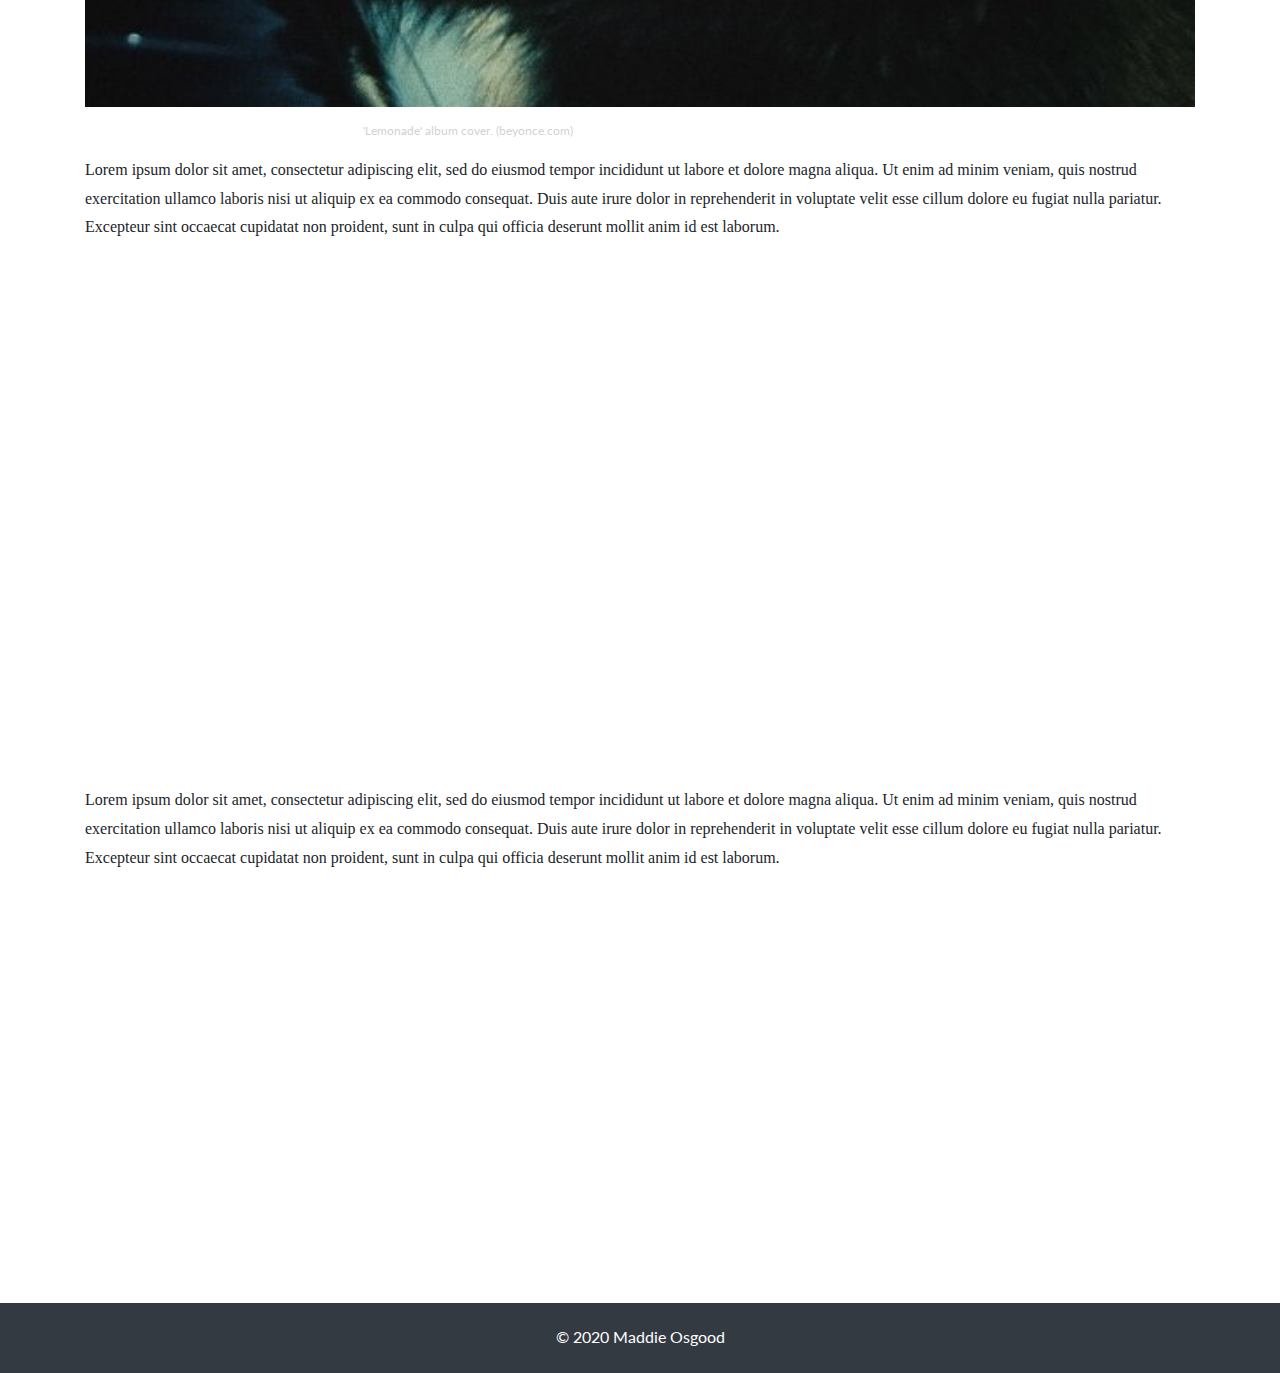
==== commit ca9416d3: "final project" ====
--- a/final-project/index.html
+++ b/final-project/index.html
@@ -16,8 +16,8 @@
   <link rel="stylesheet" type="text/css" href="style.css">
 
   <!--google fonts-->
-  <link href="https://fonts.googleapis.com/css2?family=Montserrat:wght@400;700&display=swap" rel="stylesheet">
   <link href="https://fonts.googleapis.com/css2?family=Playfair+Display:wght@400;700&display=swap" rel="stylesheet">
+  <link href="https://fonts.googleapis.com/css2?family=Lato:wght@400;700&display=swap" rel="stylesheet">
 
 </head>
 <body>
@@ -60,7 +60,9 @@
 
   <p>Floyd was killed while in police custody on May 25, 2020 in Minneapolis, Minnesota. His death reignited the Black Lives Matter movement.</p>
 
-  <p>In response, Beyonce released the song “Black Parade” on Juneteenth. She will also be releasing “Black is King” on Disney+. The documentary is to empower the black community.</p>
+  <p>“The killings of George Floyd, Ahmaud Arbery, Breonna Taylor, and so many others have left us all broken,” said Beyoncé in an Instagram video.</p>
+
+  <p>Beyoncé released the song “Black Parade” on Juneteenth. The surprise release brought attention to the holiday, which celebrates the emancipation of those who were enslaved in the United States. The single supports the Black Parade project, which is an online directory of black-owned businesses. She announced the release of her visual album “Black is King”. The visual album pays tribute to Black history and celebrates Black culture. </p>
 
 
 <!--PICTURE 1-->
@@ -84,11 +86,11 @@
     <div class="row">
       <div class="col-6">
 
-        <iframe title="Police Homicide Rate" aria-label="Bar Chart" id="datawrapper-chart-uWyH9" src="https://datawrapper.dwcdn.net/uWyH9/3/" scrolling="no" frameborder="0" style="width: 0; min-width: 100% !important; border: none;" height="213"></iframe><script type="text/javascript">!function(){"use strict";window.addEventListener("message",(function(a){if(void 0!==a.data["datawrapper-height"])for(var e in a.data["datawrapper-height"]){var t=document.getElementById("datawrapper-chart-"+e)||document.querySelector("iframe[src*='"+e+"']");t&&(t.style.height=a.data["datawrapper-height"][e]+"px")}}))}();
+        <iframe class="graphic" title="Police Homicide Rate" aria-label="Bar Chart" id="datawrapper-chart-uWyH9" src="https://datawrapper.dwcdn.net/uWyH9/3/" scrolling="no" frameborder="0" style="width: 0; min-width: 100% !important; border: none;" height="213"></iframe><script type="text/javascript">!function(){"use strict";window.addEventListener("message",(function(a){if(void 0!==a.data["datawrapper-height"])for(var e in a.data["datawrapper-height"]){var t=document.getElementById("datawrapper-chart-"+e)||document.querySelector("iframe[src*='"+e+"']");t&&(t.style.height=a.data["datawrapper-height"][e]+"px")}}))}();
         </script>
       </div>
         <div class="col-6">
-          <iframe title="Unarmed People Killed by Police" aria-label="Bar Chart" id="datawrapper-chart-cMyze" src="https://datawrapper.dwcdn.net/cMyze/2/" scrolling="no" frameborder="0" style="width: 0; min-width: 100% !important; border: none;" height="213"></iframe><script type="text/javascript">!function(){"use strict";window.addEventListener("message",(function(a){if(void 0!==a.data["datawrapper-height"])for(var e in a.data["datawrapper-height"]){var t=document.getElementById("datawrapper-chart-"+e)||document.querySelector("iframe[src*='"+e+"']");t&&(t.style.height=a.data["datawrapper-height"][e]+"px")}}))}();
+          <iframe class="graphic" title="Unarmed People Killed by Police" aria-label="Bar Chart" id="datawrapper-chart-cMyze" src="https://datawrapper.dwcdn.net/cMyze/2/" scrolling="no" frameborder="0" style="width: 0; min-width: 100% !important; border: none;" height="213"></iframe><script type="text/javascript">!function(){"use strict";window.addEventListener("message",(function(a){if(void 0!==a.data["datawrapper-height"])for(var e in a.data["datawrapper-height"]){var t=document.getElementById("datawrapper-chart-"+e)||document.querySelector("iframe[src*='"+e+"']");t&&(t.style.height=a.data["datawrapper-height"][e]+"px")}}))}();
           </script>
         </div>
     </div>
@@ -99,17 +101,14 @@
 <!--END BLM Movement-->
 
 <!--Large protest photo divider-->
-
-
-
-<!--<div class="quote">
-  "There's definitely an evolution going on with Beyoncé,"
-  <p class="quote-attribution"> -Bakari Kitwana</p>
-</div>-->
-
-
-
-<!--Performance-->
+<figure>
+<img class="pic" src="forward.jpg">
+<figcaption>(beyonce.com)</figcation>
+</figure>
+
+
+
+<!--Formation-->
   <p class="chapter" id="perform">The Formation</p>
   <p>Beyoncé rose to fame as the lead singer of ‘Destiny’s Child’ in the late 1990s. She recorded his first solo album ‘Dangerously in Love’ in 2003. Her solo career led to the disbandment of Destiny’s Child in 2006.</p>
 
@@ -155,7 +154,7 @@
     </div>
   </div>
 
-<!--END Performance-->
+<!--END Formation-->
 
 <!--Lemonade-->
 
@@ -173,20 +172,25 @@
   <!--maps-->
   <div class="row">
     <div class="col-6">
-      <iframe title="The Formation World Tour: North America" aria-label="chart" id="datawrapper-chart-ud9Gu" src="https://datawrapper.dwcdn.net/ud9Gu/2/" scrolling="no" frameborder="0" style="width: 0; min-width: 100% !important; border: none;" height="481"></iframe><script type="text/javascript">!function(){"use strict";window.addEventListener("message",(function(a){if(void 0!==a.data["datawrapper-height"])for(var e in a.data["datawrapper-height"]){var t=document.getElementById("datawrapper-chart-"+e)||document.querySelector("iframe[src*='"+e+"']");t&&(t.style.height=a.data["datawrapper-height"][e]+"px")}}))}();
+      <iframe class="graphic" title="The Formation World Tour: North America" aria-label="chart" id="datawrapper-chart-ud9Gu" src="https://datawrapper.dwcdn.net/ud9Gu/2/" scrolling="no" frameborder="0" style="width: 0; min-width: 100% !important; border: none;" height="481"></iframe><script type="text/javascript">!function(){"use strict";window.addEventListener("message",(function(a){if(void 0!==a.data["datawrapper-height"])for(var e in a.data["datawrapper-height"]){var t=document.getElementById("datawrapper-chart-"+e)||document.querySelector("iframe[src*='"+e+"']");t&&(t.style.height=a.data["datawrapper-height"][e]+"px")}}))}();
       </script>
     </div>
 
     <div class="col-6">
-        <iframe title="The Formation World Tour: Europe" aria-label="chart" id="datawrapper-chart-GJJH9" src="https://datawrapper.dwcdn.net/GJJH9/1/" scrolling="no" frameborder="0" style="width: 0; min-width: 100% !important; border: none;" height="481"></iframe><script type="text/javascript">!function(){"use strict";window.addEventListener("message",(function(a){if(void 0!==a.data["datawrapper-height"])for(var e in a.data["datawrapper-height"]){var t=document.getElementById("datawrapper-chart-"+e)||document.querySelector("iframe[src*='"+e+"']");t&&(t.style.height=a.data["datawrapper-height"][e]+"px")}}))}();
+        <iframe class="graphic" title="The Formation World Tour: Europe" aria-label="chart" id="datawrapper-chart-GJJH9" src="https://datawrapper.dwcdn.net/GJJH9/1/" scrolling="no" frameborder="0" style="width: 0; min-width: 100% !important; border: none;" height="481"></iframe><script type="text/javascript">!function(){"use strict";window.addEventListener("message",(function(a){if(void 0!==a.data["datawrapper-height"])for(var e in a.data["datawrapper-height"]){var t=document.getElementById("datawrapper-chart-"+e)||document.querySelector("iframe[src*='"+e+"']");t&&(t.style.height=a.data["datawrapper-height"][e]+"px")}}))}();
       </script>
   </div>
 </div>
-  <!--END maps-->
-
-  <p>Lorem ipsum dolor sit amet, consectetur adipiscing elit, sed do eiusmod tempor incididunt ut labore et dolore magna aliqua. Ut enim ad minim veniam, quis nostrud exercitation ullamco laboris nisi ut aliquip ex ea commodo consequat. Duis aute irure dolor in reprehenderit in voluptate velit esse cillum dolore eu fugiat nulla pariatur. Excepteur sint occaecat cupidatat non proident, sunt in culpa qui officia deserunt mollit anim id est laborum.</p>
-  <!--photo gallery-->
-
+<!--END maps-->
+
+
+  <p>Lorem ipsum dolor sit amet, consectetur adipiscing elit, sed do eiusmod tempor incididunt ut labore et dolore magna aliqua. Ut enim ad minim veniam, quis nostrud exercitation ullamco laboris nisi ut aliquip ex ea commodo consequat. Duis aute irure dolor in reprehenderit in voluptate velit esse cillum dolore eu fugiat nulla pariatur. Excepteur sint occaecat cupidatat non proident, sunt in culpa qui officia deserunt mollit anim id est laborum.</p>
+
+<!--spotify audio-->
+
+<iframe class="music" src="https://open.spotify.com/embed/album/7dK54iZuOxXFarGhXwEXfF" width="650" height="380" frameborder="0" allowtransparency="true" allow="encrypted-media"></iframe>
+
+<!--END spotify audio-->
 
 <!--END Lemonade-->
 
--- a/final-project/style.css
+++ b/final-project/style.css
@@ -67,7 +67,7 @@
 /*image caption*/
 figcaption {
   color: #d3d3d3;
-  font-family:'Montserrat', sans-serif;
+  font-family:'Lato', sans-serif;
   font-size:.75em;
   display: block;
   margin-left: auto;
@@ -77,7 +77,7 @@
 
 /*pullquote*/
 .quote {
-  font-family:'Montserrat', sans-serif;
+  font-family:'Lato', sans-serif;
   color:#F5CA44;
   font-size:3em;
   font-weight:700;
@@ -112,20 +112,26 @@
    padding: 15px 0 15px 0;
 }
 
+/**Graphic**/
+.graphic {
+  margin-top:20px;
+  margin-bottom:20px;
+}
+
 
 /*OLD CODE...needs to be edited*/
 .headline {
   font-size:3em;
   font-weight:700;
   text-align:center;
-  font-family:'Montserrat', sans-serif;
+  font-family:'Lato', sans-serif;
   color:#F5CA44
 }
 
 .byline {
   font-size:1em;
   text-transform:uppercase;
-  font-family:'Montserrat', sans-serif;
+  font-family:'Lato', sans-serif;
   text-align:center;
 }
 
@@ -134,15 +140,21 @@
   font-size:2em;
   font-weight:700;
   text-align:left;
-  font-family:'Montserrat', sans-serif;
+  font-family:'Lato', sans-serif;
 }
 
 p {
-  font-family: 'Georgia', serif;
+  font-family: Georgia, serif;
   line-height:180%;
 }
 
-
+.music {
+  display: block;
+   margin-left: auto;
+   margin-right: auto;
+   margin-top: 25px;
+   margin-bottom: 25px;
+}
 
 #footer{
   background-color:#333a41;
@@ -152,6 +164,6 @@
 
 .footer {
   color:#FFF;
-  font-family:'Montserrat', sans-serif;
+  font-family:'Lato', sans-serif;
   text-align:center;
 }
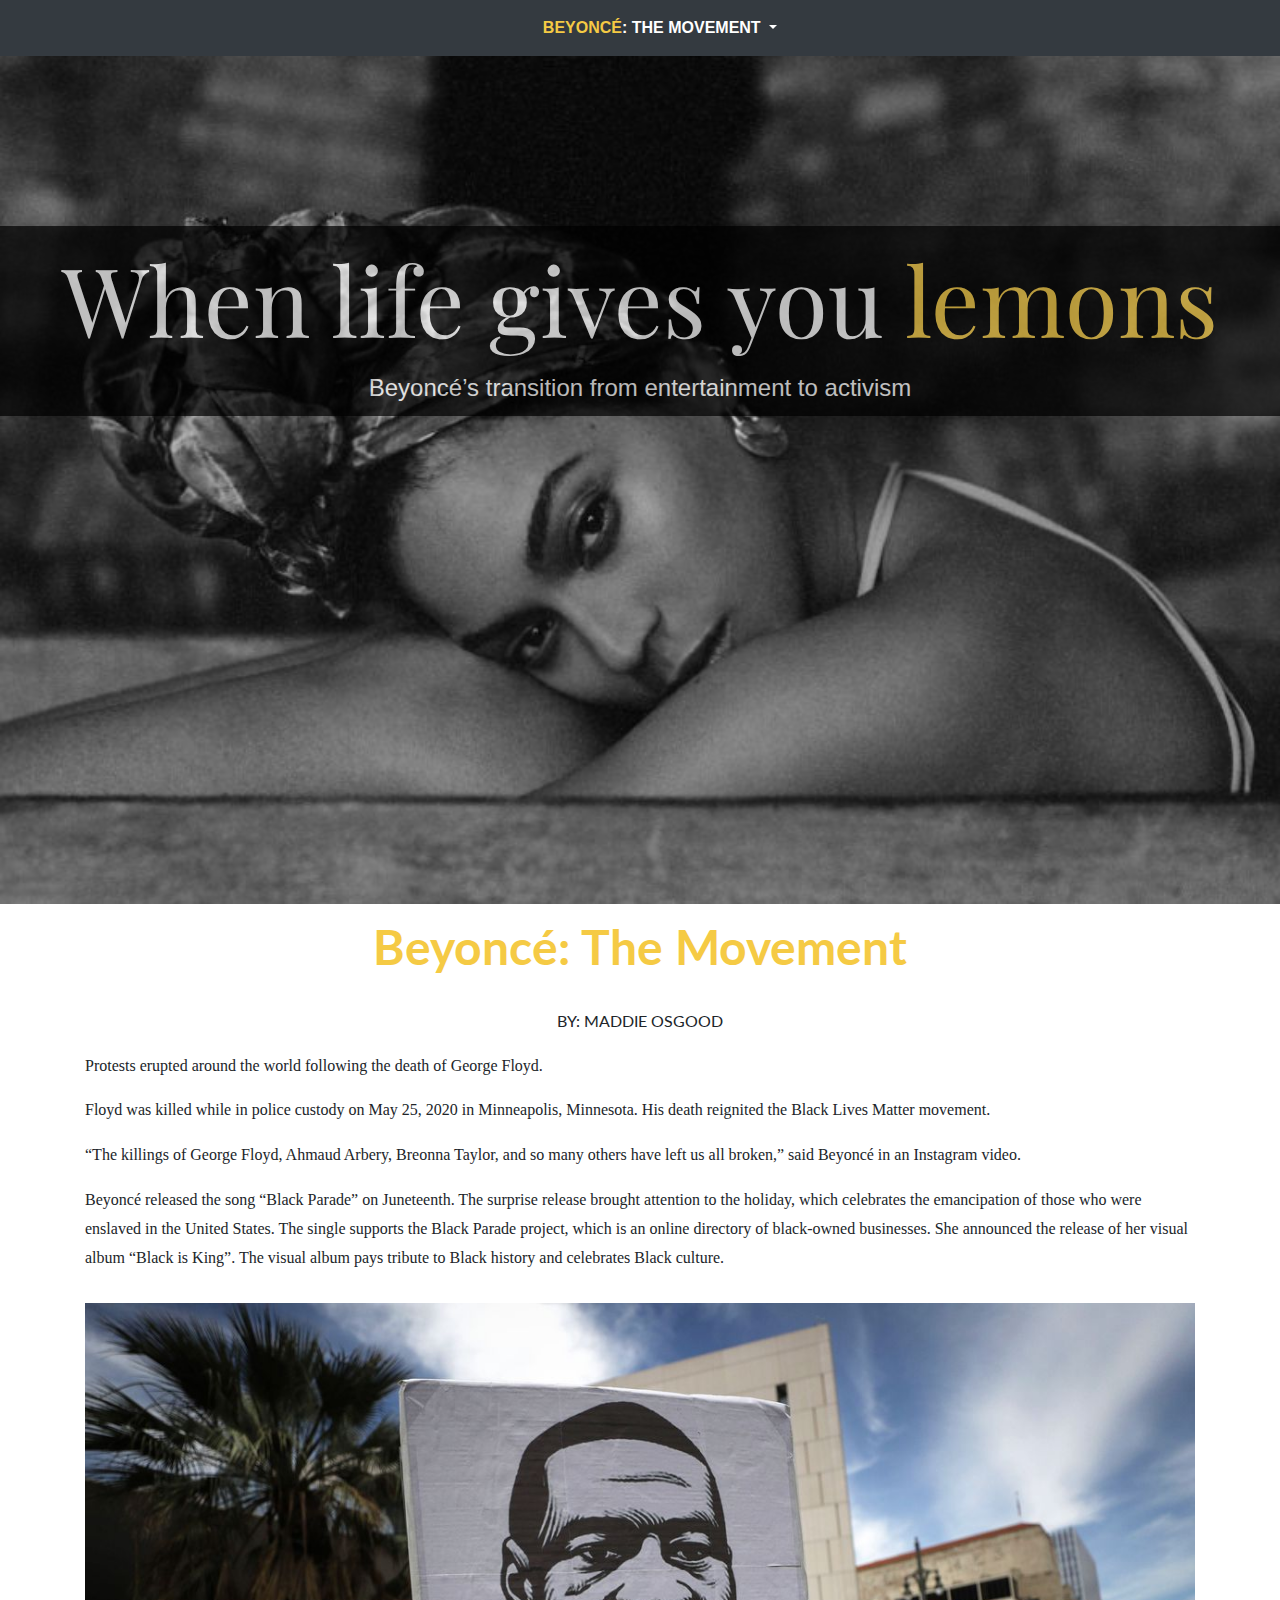
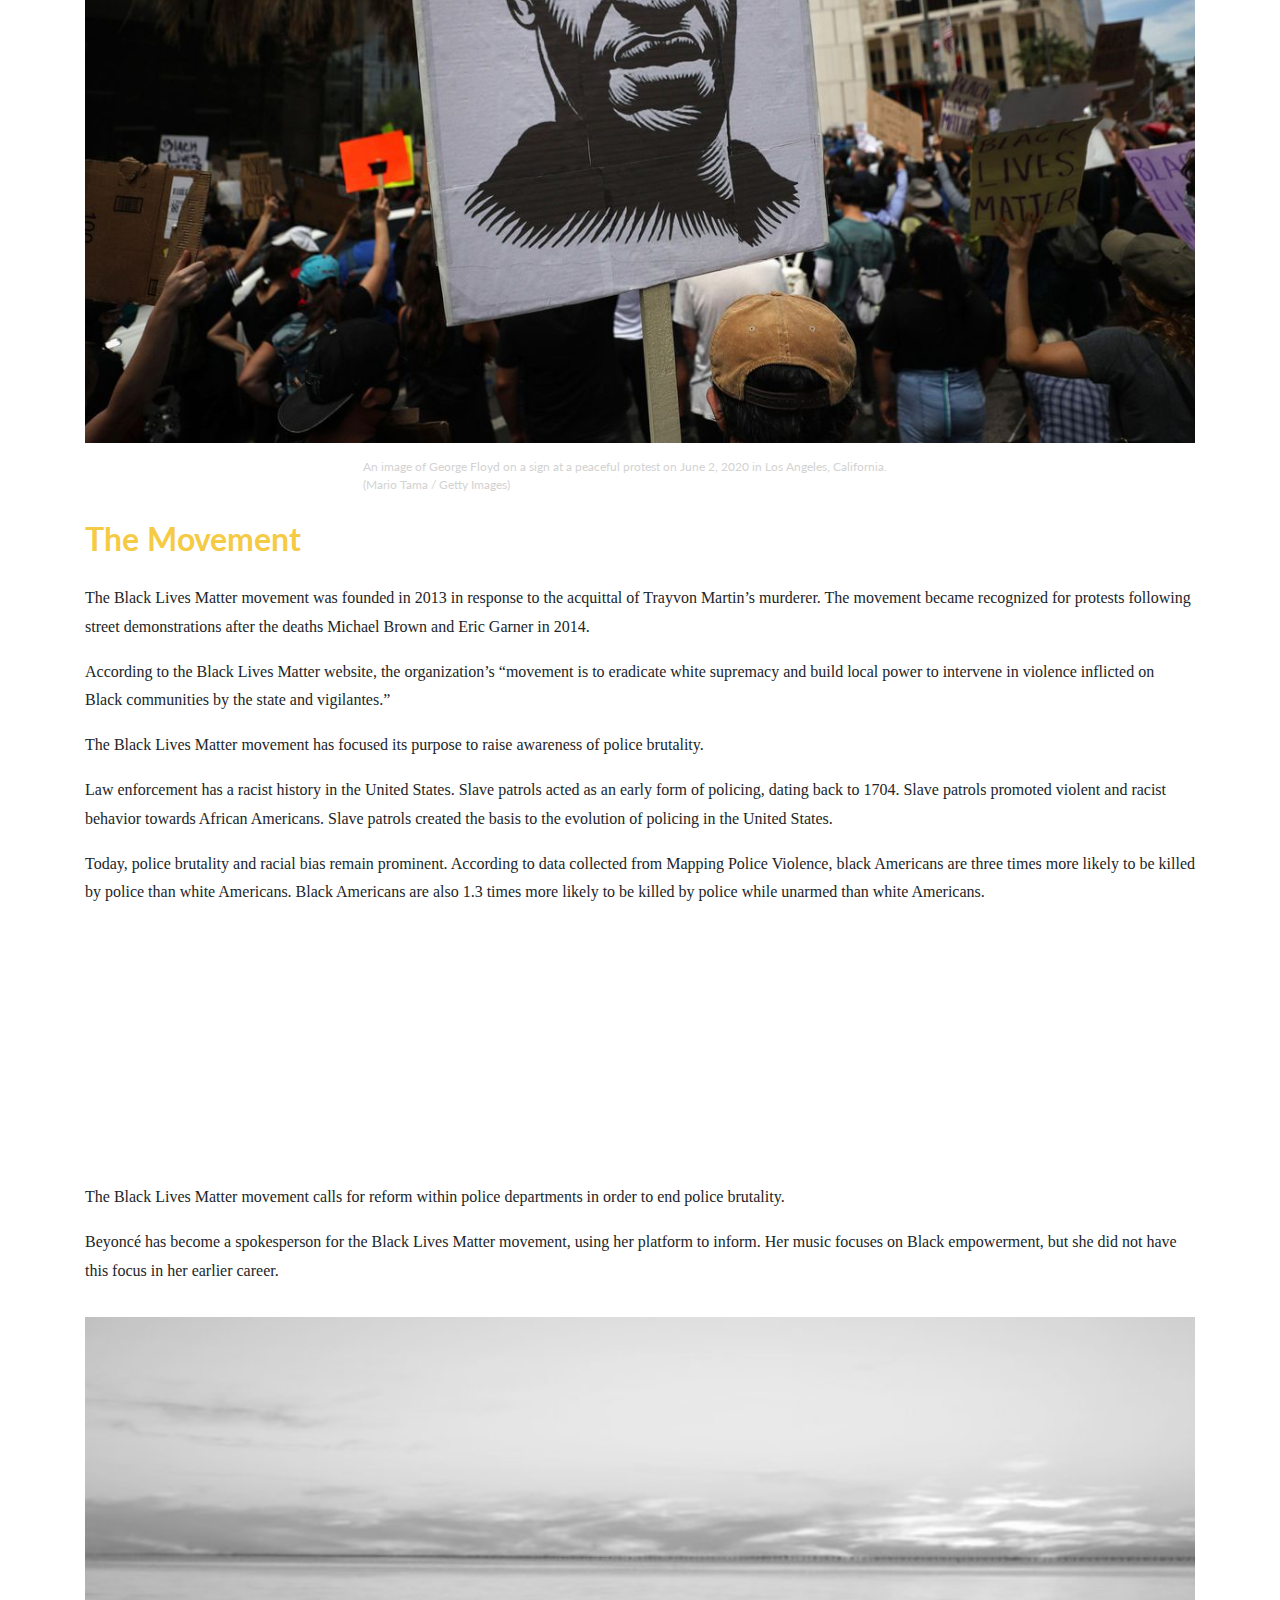
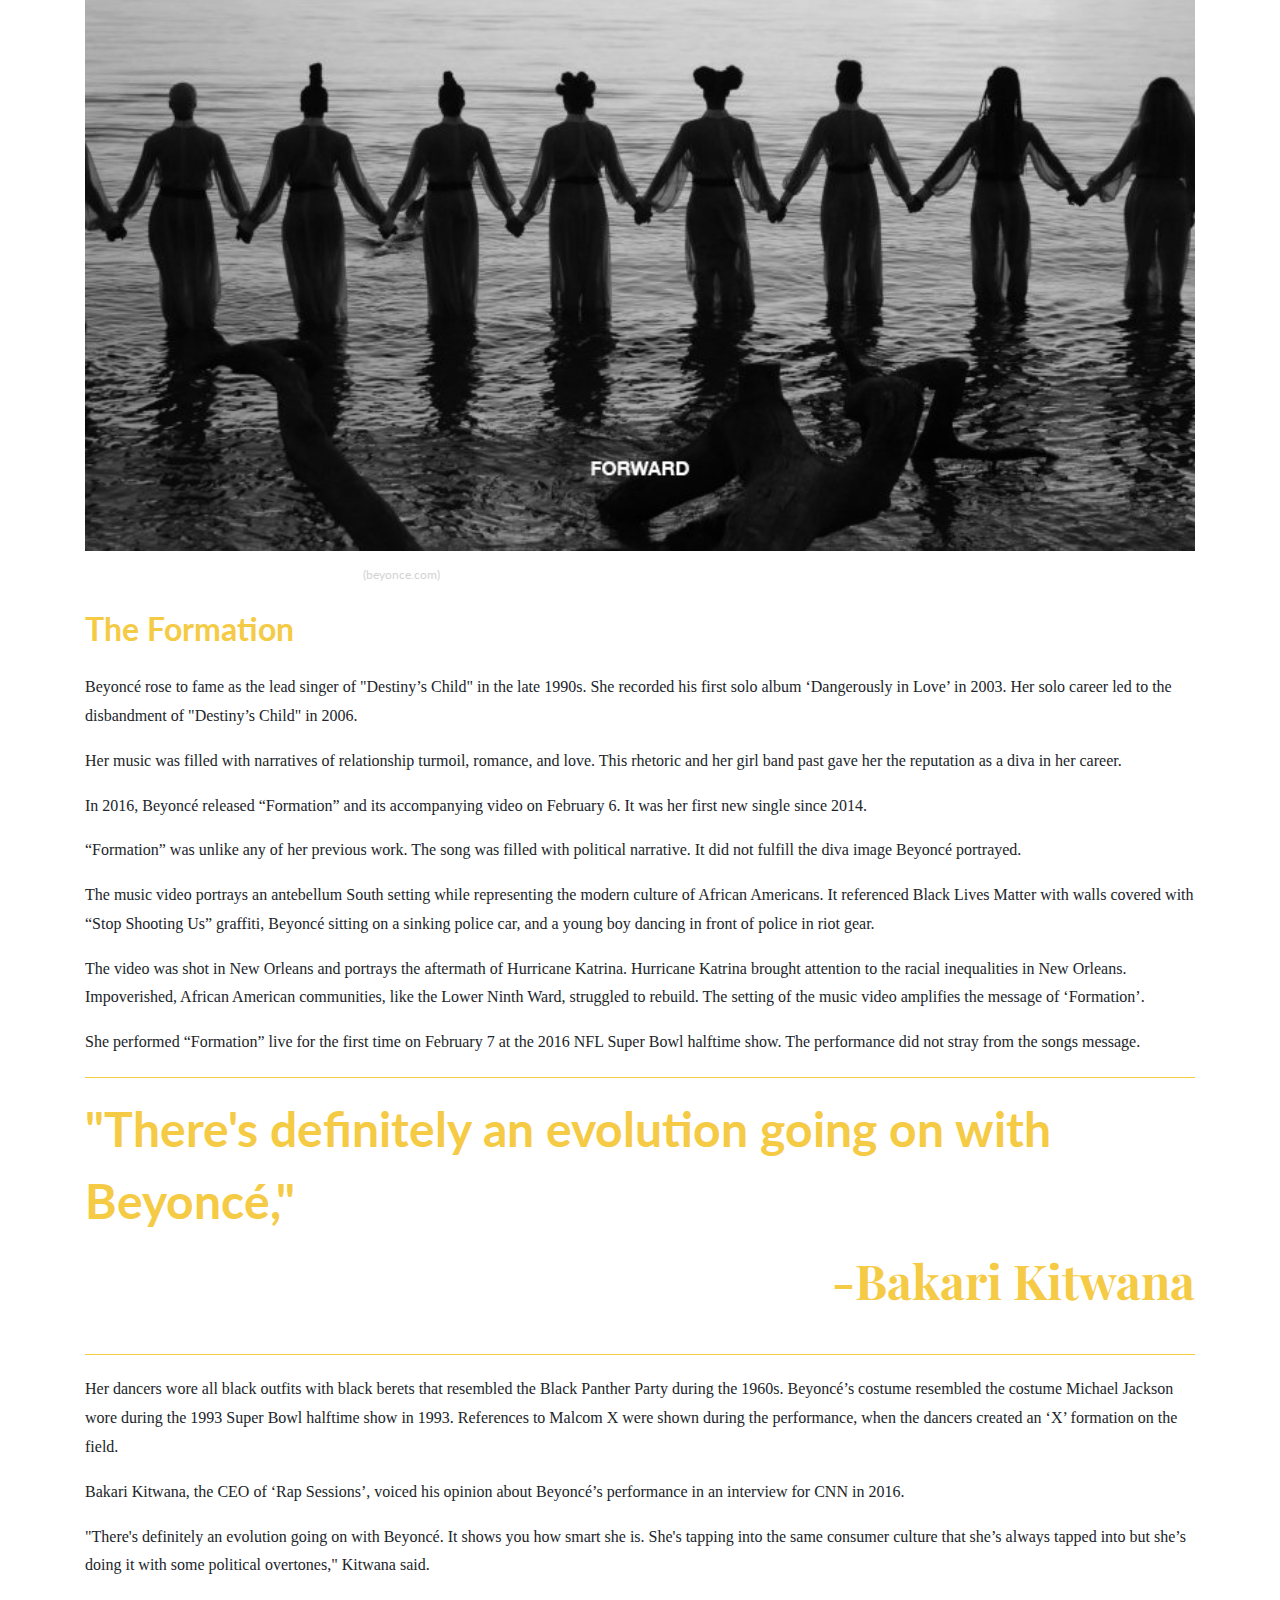
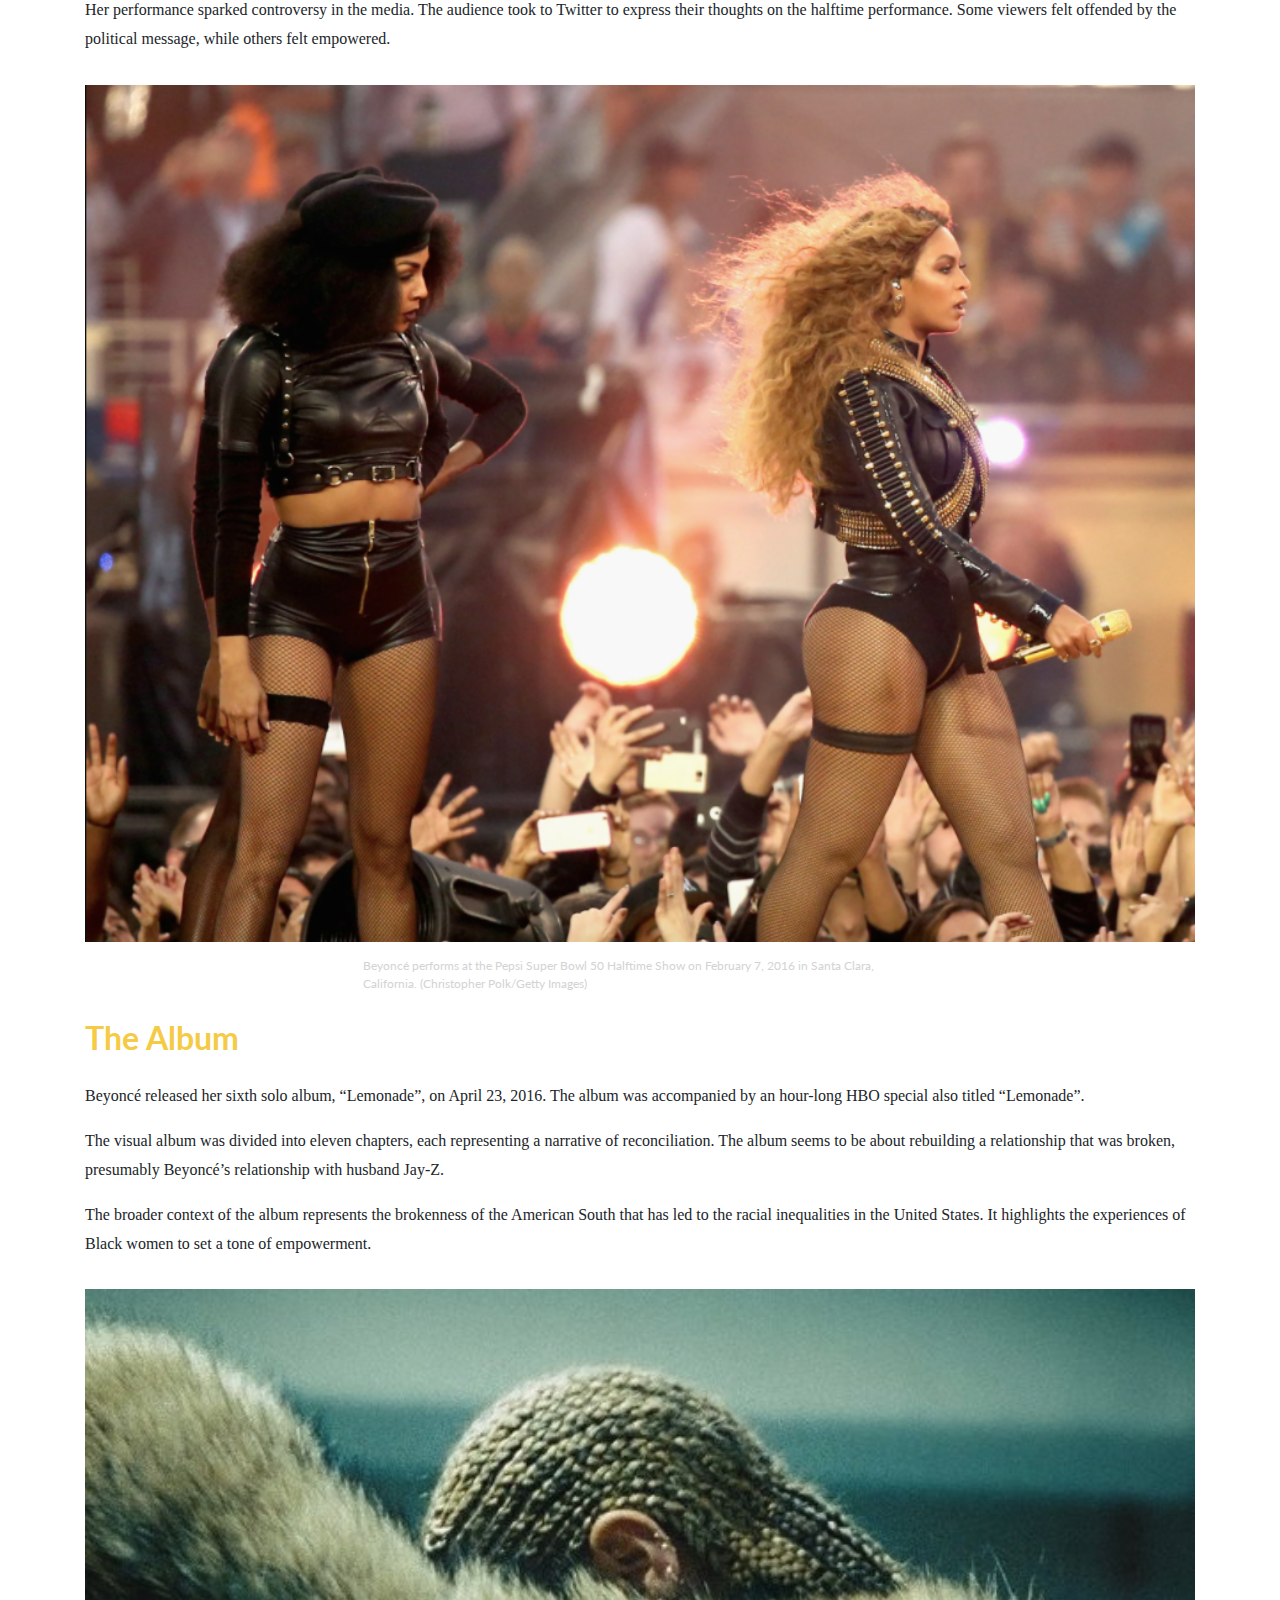
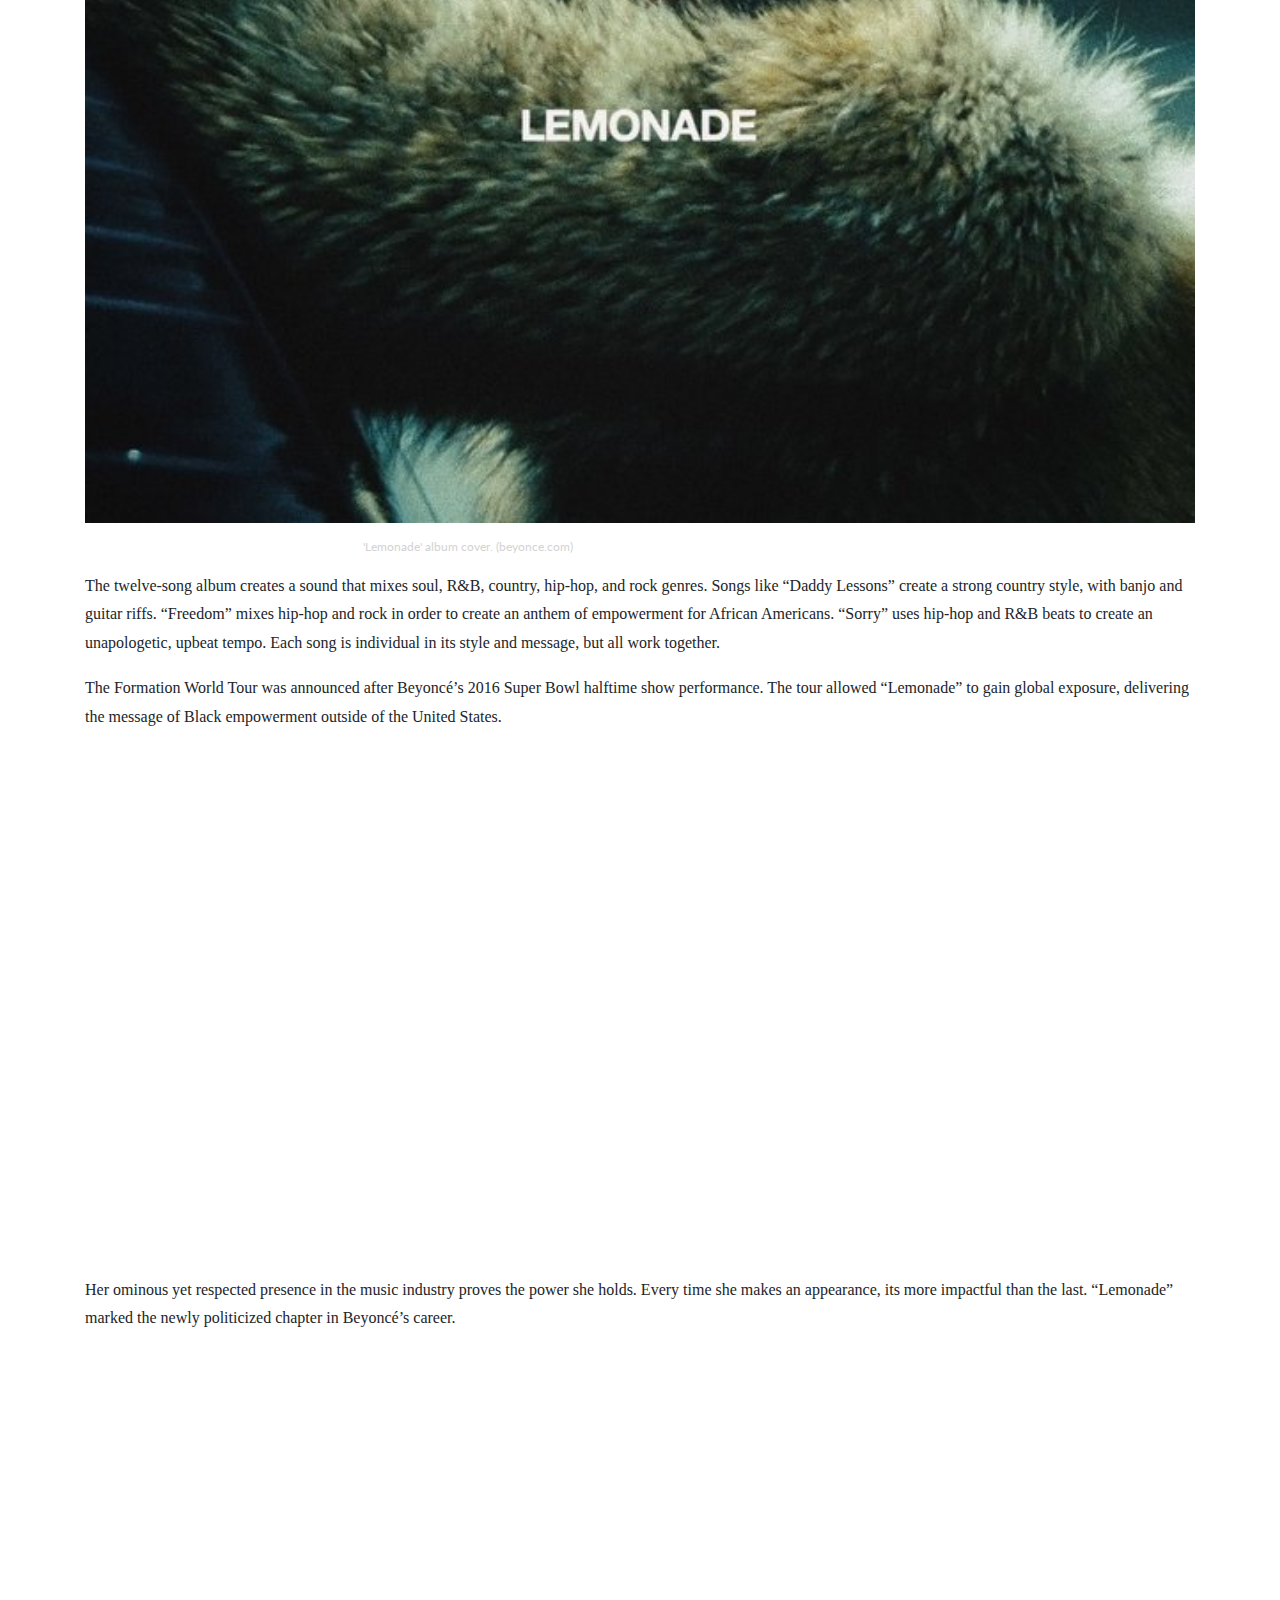
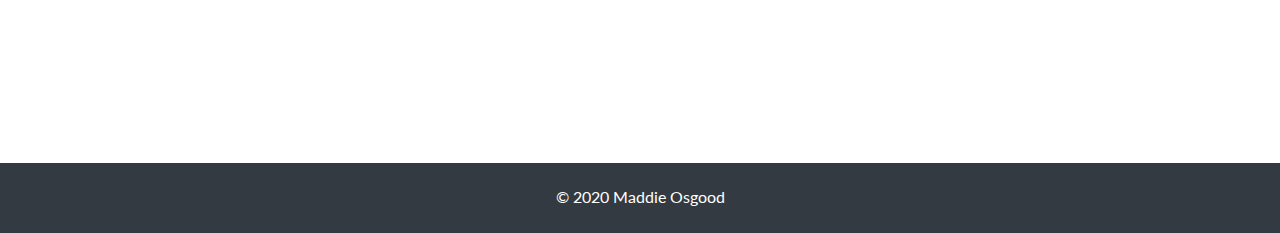
==== commit 363bd604: "final project" ====
--- a/final-project/index.html
+++ b/final-project/index.html
@@ -80,7 +80,16 @@
 <!--BLM Movement-->
   <p class="chapter" id="move">The Movement</p>
 
-  <p>The Black Lives Matter movement was founded in 2013 in response to the acquittal of Trayvon Martin’s murderer. The organization’s “movement is to eradicate white supremacy and build local power to intervene in violence inflicted no Black communities by the state and vigilantes.”</p>
+  <p>The Black Lives Matter movement was founded in 2013 in response to the acquittal of Trayvon Martin’s murderer. The movement became recognized for protests following street demonstrations after the deaths Michael Brown and Eric Garner in 2014.</p>
+
+ <p>According to the Black Lives Matter website, the organization’s “movement is to eradicate white supremacy and build local power to intervene in violence inflicted on Black communities by the state and vigilantes.”</p>
+
+ <p>The Black Lives Matter movement has focused its purpose to raise awareness of police brutality.</p>
+
+ <p>Law enforcement has a racist history in the United States. Slave patrols acted as an early form of policing, dating back to 1704. Slave patrols promoted violent and racist behavior towards African Americans. Slave patrols created the basis to the evolution of policing in the United States.</p>
+
+ <p>Today, police brutality and racial bias remain prominent. According to data collected from Mapping Police Violence, black Americans are three times more likely to be killed by police than white Americans. Black Americans are also 1.3 times more likely to be killed by police while unarmed than white Americans.</p>
+
 
 <!--GRAPH-->
     <div class="row">
@@ -96,7 +105,9 @@
     </div>
 <!--END graph-->
 
-  <p>Lorem ipsum dolor sit amet, consectetur adipiscing elit, sed do eiusmod tempor incididunt ut labore et dolore magna aliqua. Ut enim ad minim veniam, quis nostrud exercitation ullamco laboris nisi ut aliquip ex ea commodo consequat. Duis aute irure dolor in reprehenderit in voluptate velit esse cillum dolore eu fugiat nulla pariatur. Excepteur sint occaecat cupidatat non proident, sunt in culpa qui officia deserunt mollit anim id est laborum.</p>
+  <p>The Black Lives Matter movement calls for reform within police departments in order to end police brutality.</p>
+
+  <p>Beyoncé has become a spokesperson for the Black Lives Matter movement, using her platform to inform. Her music focuses on Black empowerment, but she did not have this focus in her earlier career.</p>
 
 <!--END BLM Movement-->
 
@@ -110,17 +121,19 @@
 
 <!--Formation-->
   <p class="chapter" id="perform">The Formation</p>
-  <p>Beyoncé rose to fame as the lead singer of ‘Destiny’s Child’ in the late 1990s. She recorded his first solo album ‘Dangerously in Love’ in 2003. Her solo career led to the disbandment of Destiny’s Child in 2006.</p>
+  <p>Beyoncé rose to fame as the lead singer of "Destiny’s Child" in the late 1990s. She recorded his first solo album ‘Dangerously in Love’ in 2003. Her solo career led to the disbandment of "Destiny’s Child" in 2006.</p>
 
   <p>Her music was filled with narratives of relationship turmoil, romance, and love. This rhetoric and her girl band past gave her the reputation as a diva in her career.</p>
 
   <p>In 2016, Beyoncé released “Formation” and its accompanying video on February 6. It was her first new single since 2014.</p>
 
+  <p>“Formation” was unlike any of her previous work. The song was filled with political narrative. It did not fulfill the diva image Beyoncé portrayed.</p>
+
   <p> The music video portrays an antebellum South setting while representing the modern culture of African Americans. It referenced Black Lives Matter with walls covered with “Stop Shooting Us” graffiti, Beyoncé sitting on a sinking police car, and a young boy dancing in front of police in riot gear.</p>
 
   <p>The video was shot in New Orleans and portrays the aftermath of Hurricane Katrina. Hurricane Katrina brought attention to the racial inequalities in New Orleans. Impoverished, African American communities, like the Lower Ninth Ward, struggled to rebuild. The setting of the music video amplifies the message of ‘Formation’.</p>
 
-  <p>She performed “Formation” live for the first time on February 7 at the NFL Super Bowl 50 halftime show. The performance did not stray from the songs message.</p>
+  <p>She performed “Formation” live for the first time on February 7 at the 2016 NFL Super Bowl halftime show. The performance did not stray from the songs message.</p>
 
 <!--PICTURE-->
 <div class="quote">
@@ -130,7 +143,7 @@
 
 <!--END picture-->
 
-  <p>Her dancers wore all black outfits with black berets that resembled the Black Panther Party during the 1960s. Beyoncé’s costume resembled the costume Michael Jackson wore during the Super Bowl XXVII halftime show in 1993. References to Malcom X were shown during the performance, when the dancers created an ‘X’ formation on the field.</p>
+  <p>Her dancers wore all black outfits with black berets that resembled the Black Panther Party during the 1960s. Beyoncé’s costume resembled the costume Michael Jackson wore during the 1993 Super Bowl halftime show in 1993. References to Malcom X were shown during the performance, when the dancers created an ‘X’ formation on the field.</p>
 
   <p>Bakari Kitwana, the CEO of ‘Rap Sessions’, voiced his opinion about Beyoncé’s performance in an interview for CNN in 2016.</p>
 
@@ -144,15 +157,6 @@
       <figcaption>Beyoncé performs at the Pepsi Super Bowl 50 Halftime Show on February 7, 2016 in Santa Clara, California. (Christopher Polk/Getty Images)</figcaption>
     </figure>
   <!--END picture-->
-<!--
-<div class="row">
-    <div class="col-6">
-      <iframe width="560" height="315" src="https://www.youtube.com/embed/SDPITj1wlkg" frameborder="0" allow="accelerometer; autoplay; encrypted-media; gyroscope; picture-in-picture" allowfullscreen></iframe>
-    </div>
-    <div class="col-6">
-      <iframe width="560" height="315" src="https://www.youtube.com/embed/WDZJPJV__bQ" frameborder="0" allow="accelerometer; autoplay; encrypted-media; gyroscope; picture-in-picture" allowfullscreen></iframe>
-    </div>
-  </div>
 
 <!--END Formation-->
 
@@ -160,14 +164,22 @@
 
   <p class="chapter" id="lemonade">The Album</p>
 
-  <p>Lorem ipsum dolor sit amet, consectetur adipiscing elit, sed do eiusmod tempor incididunt ut labore et dolore magna aliqua. Ut enim ad minim veniam, quis nostrud exercitation ullamco laboris nisi ut aliquip ex ea commodo consequat. Duis aute irure dolor in reprehenderit in voluptate velit esse cillum dolore eu fugiat nulla pariatur. Excepteur sint occaecat cupidatat non proident, sunt in culpa qui officia deserunt mollit anim id est laborum.</p>
+  <p>Beyoncé released her sixth solo album, “Lemonade”, on April 23, 2016. The album was accompanied by an hour-long HBO special also titled “Lemonade”.</p>
+
+  <p>The visual album was divided into eleven chapters, each representing a narrative of reconciliation. The album seems to be about rebuilding a relationship that was broken, presumably Beyoncé’s relationship with husband Jay-Z.</p>
+
+  <p>The broader context of the album represents the brokenness of the American South that has led to the racial inequalities in the United States. It highlights the experiences of Black women to set a tone of empowerment.</p>
 
   <figure>
   <img class="pic" src="lemonadealbum.jpg">
   <figcaption>'Lemonade' album cover. (beyonce.com)</figcaption>
   </figure>
 
-  <p>Lorem ipsum dolor sit amet, consectetur adipiscing elit, sed do eiusmod tempor incididunt ut labore et dolore magna aliqua. Ut enim ad minim veniam, quis nostrud exercitation ullamco laboris nisi ut aliquip ex ea commodo consequat. Duis aute irure dolor in reprehenderit in voluptate velit esse cillum dolore eu fugiat nulla pariatur. Excepteur sint occaecat cupidatat non proident, sunt in culpa qui officia deserunt mollit anim id est laborum.</p>
+  <p>The twelve-song album creates a sound that mixes soul, R&B, country, hip-hop, and rock genres. Songs like “Daddy Lessons” create a strong country style, with banjo and guitar riffs. “Freedom” mixes hip-hop and rock in order to create an anthem of empowerment for African Americans. “Sorry” uses hip-hop and R&B beats to create an unapologetic, upbeat tempo. Each song is individual in its style and message, but all work together.</p>
+
+  <p>The Formation World Tour was announced after Beyoncé’s 2016 Super Bowl halftime show performance. The tour allowed “Lemonade” to gain global exposure, delivering the message of Black empowerment outside of the United States.</p>
+
+</p>
 
   <!--maps-->
   <div class="row">
@@ -184,7 +196,7 @@
 <!--END maps-->
 
 
-  <p>Lorem ipsum dolor sit amet, consectetur adipiscing elit, sed do eiusmod tempor incididunt ut labore et dolore magna aliqua. Ut enim ad minim veniam, quis nostrud exercitation ullamco laboris nisi ut aliquip ex ea commodo consequat. Duis aute irure dolor in reprehenderit in voluptate velit esse cillum dolore eu fugiat nulla pariatur. Excepteur sint occaecat cupidatat non proident, sunt in culpa qui officia deserunt mollit anim id est laborum.</p>
+  <p>Her ominous yet respected presence in the music industry proves the power she holds. Every time she makes an appearance, its more impactful than the last. “Lemonade” marked the newly politicized chapter in Beyoncé’s career.</p>
 
 <!--spotify audio-->
 
